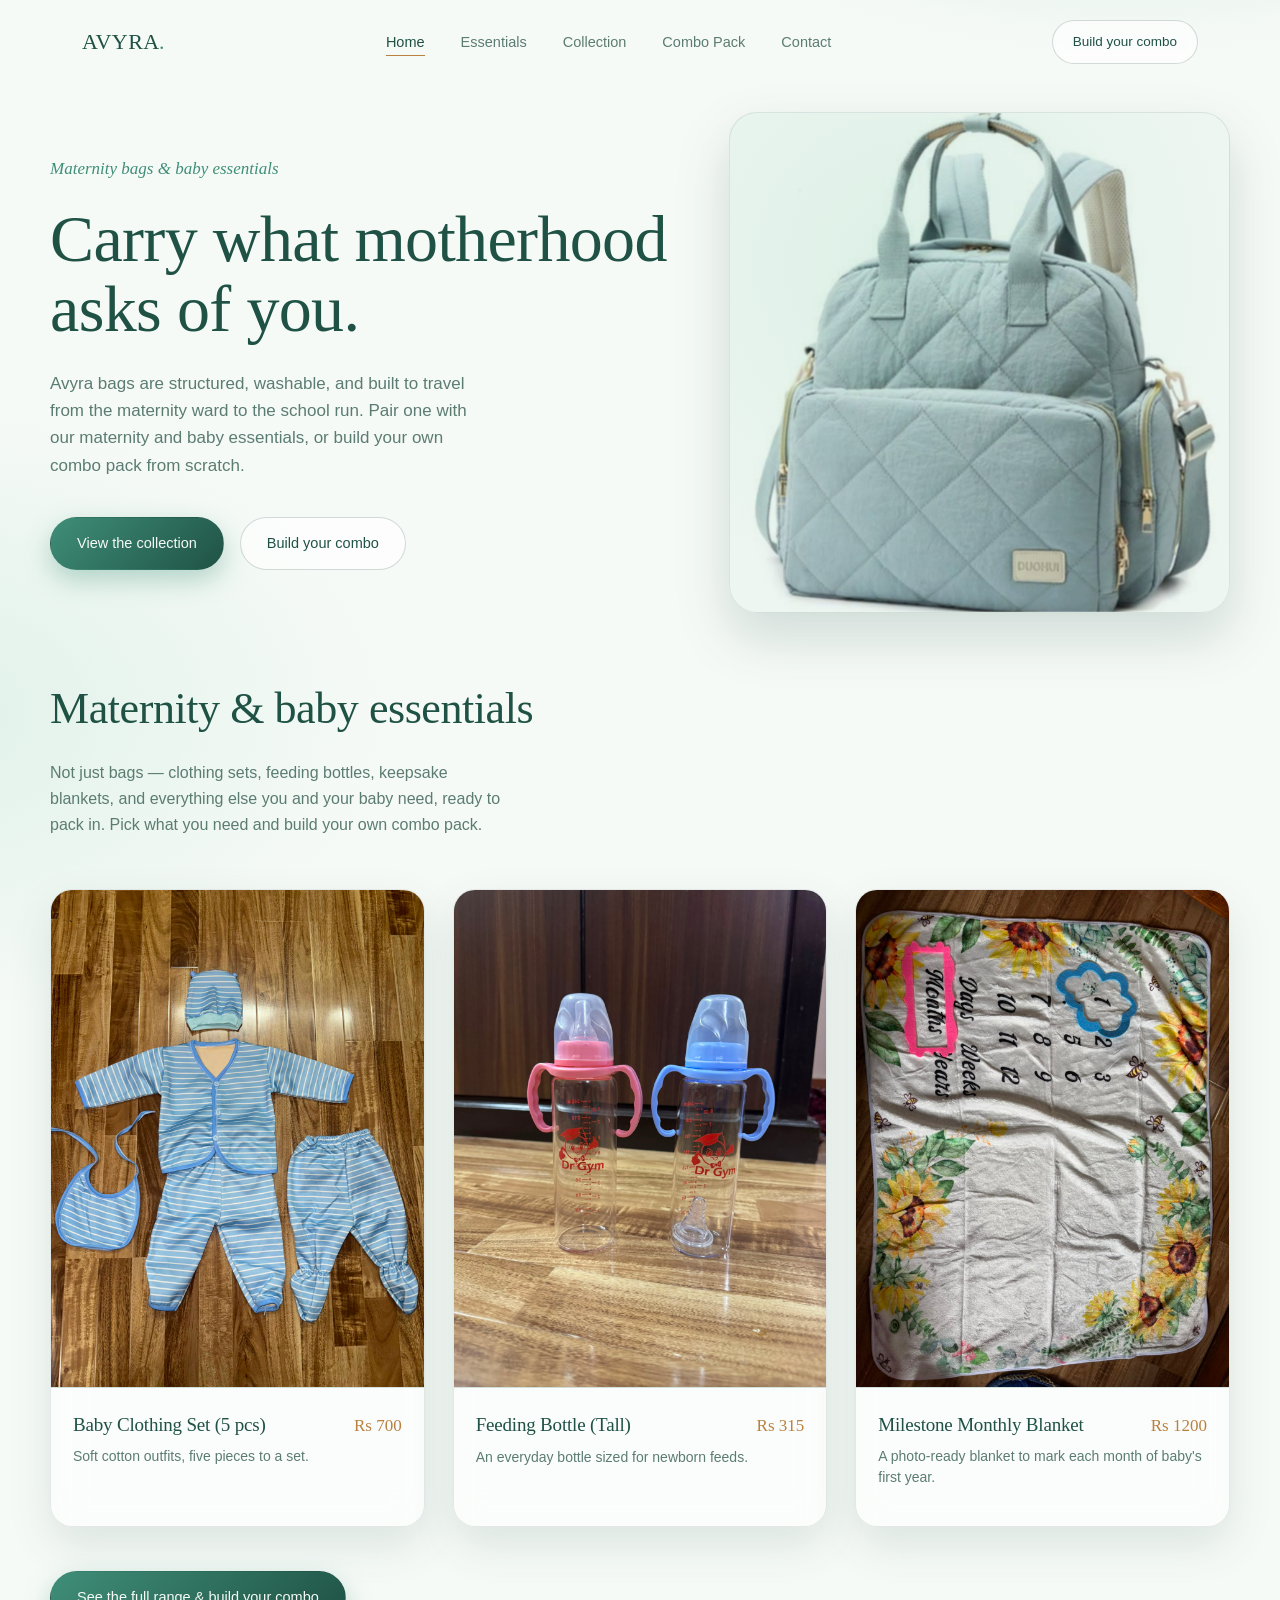
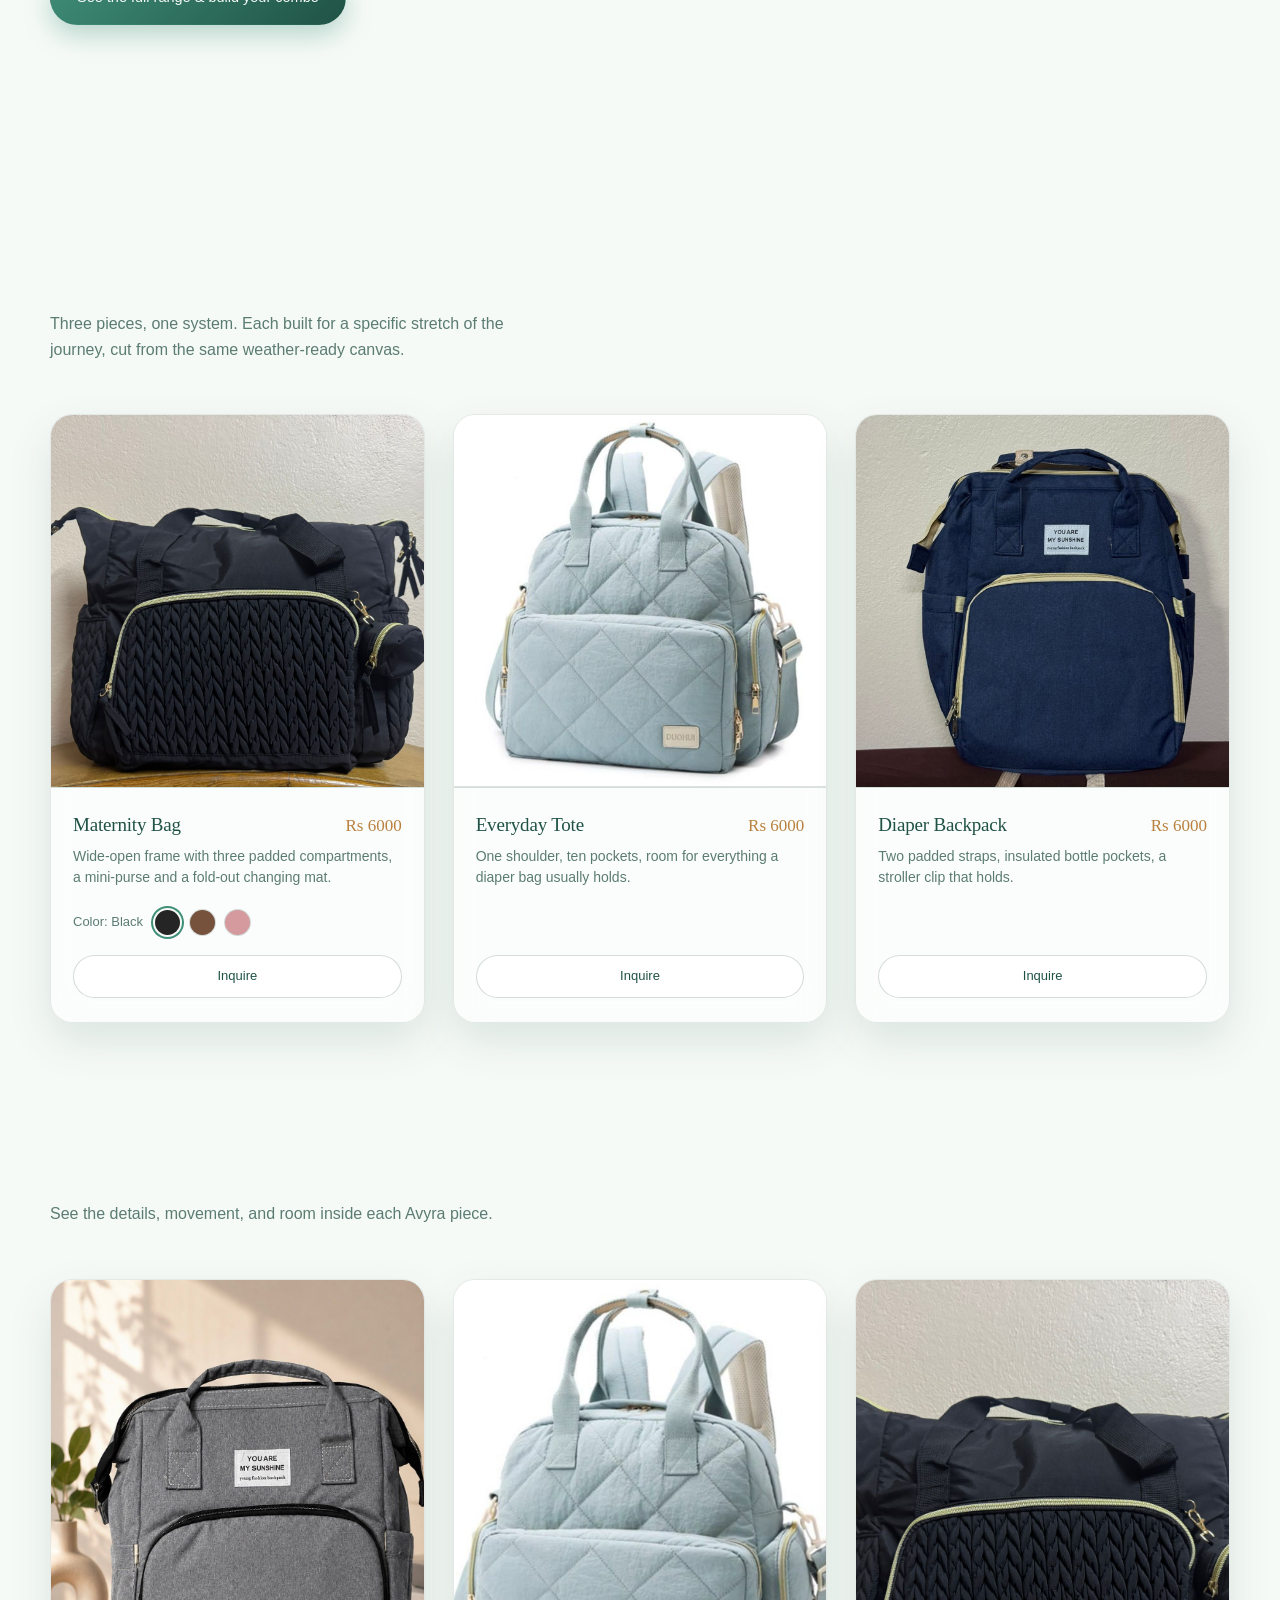
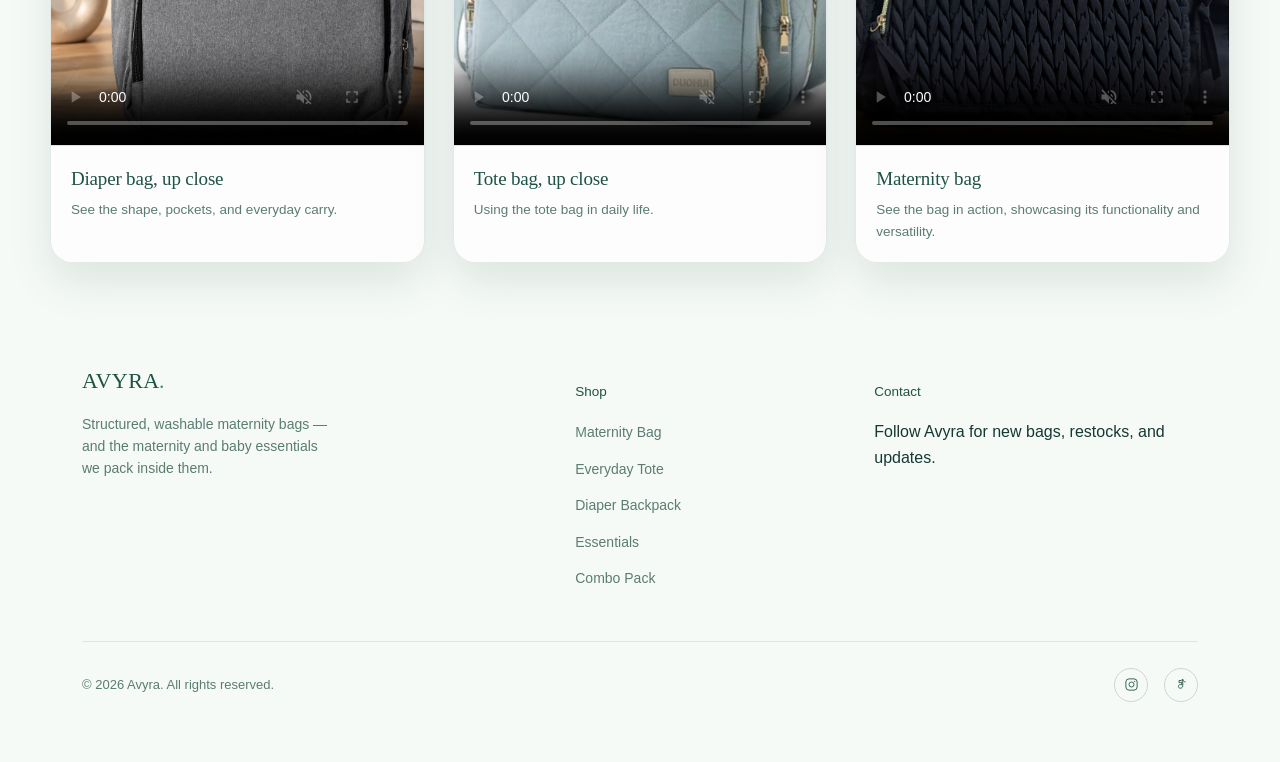
==== index.html @ a7ce3fc6 "Initial commit" ====
<!DOCTYPE html>
<html lang="en">
<head>
<meta charset="UTF-8">
<meta name="viewport" content="width=device-width, initial-scale=1.0">
<meta http-equiv="Content-Security-Policy" content="default-src 'self'; base-uri 'self'; object-src 'none'; frame-ancestors 'none'; form-action 'self'; img-src 'self'; style-src 'self' https://fonts.googleapis.com 'nonce-avyra-inline'; font-src https://fonts.gstatic.com; script-src 'self' 'nonce-avyra-inline'; connect-src 'none'; upgrade-insecure-requests">
<meta name="referrer" content="strict-origin-when-cross-origin">
<meta http-equiv="Permissions-Policy" content="camera=(), microphone=(), geolocation=(), payment=(), usb=()">
<title>Avyra — Maternity Bags & Baby Essentials</title>
<meta name="description" content="Avyra makes structured maternity bags and curates the maternity and baby essentials to go inside them — nursing wear, feeding, care kits, and more. Build your own combo pack, customized by you.">
<link rel="preconnect" href="https://fonts.googleapis.com">
<link rel="preconnect" href="https://fonts.gstatic.com" crossorigin>
<link href="https://fonts.googleapis.com/css2?family=Fraunces:ital,opsz,wght@0,9..144,300;0,9..144,400;0,9..144,500;0,9..144,600;1,9..144,400;1,9..144,500&family=Inter:wght@400;500;600&display=swap" rel="stylesheet">
<link rel="stylesheet" href="styles.css">
</head>
<body>

<header class="nav" id="siteNav">
  <div class="nav-inner">
    <a href="index.html" class="logo">AVYRA<em>.</em></a>
    <nav>
      <ul class="nav-links">
        <li><a href="index.html" class="active">Home</a></li>
        <li><a href="index.html#essentials">Essentials</a></li>
        <li><a href="index.html#collection">Collection</a></li>
        <li><a href="combo.html">Combo Pack</a></li>
        <li><a href="index.html#contact">Contact</a></li>
      </ul>
    </nav>
    <a href="combo.html" class="nav-cta">Build your combo</a>
    <button class="burger" id="burgerBtn" aria-label="Open menu" aria-expanded="false"><span></span></button>
  </div>
</header>

<div class="mobile-menu" id="mobileMenu">
  <button class="mobile-close" id="mobileClose" aria-label="Close menu">✕</button>
  <a href="index.html">Home</a>
  <a href="index.html#essentials">Essentials</a>
  <a href="index.html#collection">Collection</a>
  <a href="combo.html">Combo Pack</a>
  <a href="index.html#contact">Contact</a>
</div>

<main id="top">

  <section class="hero wrap">
    <div>
      <p class="eyebrow-line">Maternity bags &amp; baby essentials</p>
      <h1 class="split-text">Carry what motherhood asks of you.</h1>
      <p class="hero-sub">Avyra bags are structured, washable, and built to travel from the maternity ward to the school run. Pair one with our maternity and baby essentials, or build your own combo pack from scratch.</p>
      <div class="hero-actions">
        <a href="#collection" class="btn btn-primary">View the collection</a>
        <a href="combo.html" class="btn btn-ghost">Build your combo</a>
      </div>
    </div>

    <div class="hero-art">
      <div class="hero-art-frame">
        <img src="images/tote.jpeg" alt="Avyra tote bag">
      </div>
    </div>
  </section>

  <section class="section-pad collection-section wrap" id="essentials">
    <div class="section-head">
      <h2 class="split-text">Maternity &amp; baby essentials</h2>
      <p>Not just bags — clothing sets, feeding bottles, keepsake blankets, and everything else you and your baby need, ready to pack in. Pick what you need and build your own combo pack.</p>
    </div>

    <div class="product-grid">

      <div class="product-card">
        <div class="product-image">
          <img src="images/28.5pcbaby-set.jpeg" alt="Baby Clothing Set">
        </div>
        <div class="product-body">
          <div class="product-top">
            <h3>Baby Clothing Set (5 pcs)</h3>
            <span class="product-price">Rs 700</span>
          </div>
          <p class="product-desc">Soft cotton outfits, five pieces to a set.</p>
        </div>
      </div>

      <div class="product-card">
        <div class="product-image">
          <img src="images/3.babybottlewithhandle-tall.jpeg" alt="Feeding Bottle">
        </div>
        <div class="product-body">
          <div class="product-top">
            <h3>Feeding Bottle (Tall)</h3>
            <span class="product-price">Rs 315</span>
          </div>
          <p class="product-desc">An everyday bottle sized for newborn feeds.</p>
        </div>
      </div>

      <div class="product-card">
        <div class="product-image">
          <img src="images/16.calendar-blanket.jpeg" alt="Milestone Monthly Blanket">
        </div>
        <div class="product-body">
          <div class="product-top">
            <h3>Milestone Monthly Blanket</h3>
            <span class="product-price">Rs 1200</span>
          </div>
          <p class="product-desc">A photo-ready blanket to mark each month of baby's first year.</p>
        </div>
      </div>

    </div>

    <div class="hero-actions essentials-cta">
      <a href="combo.html" class="btn btn-primary">See the full range &amp; build your combo</a>
    </div>
  </section>
  <section class="section-pad wrap" id="collection">
    <div class="section-head">
      <h2 class="split-text">The collection</h2>
      <p>Three pieces, one system. Each built for a specific stretch of the journey, cut from the same weather-ready canvas.</p>
    </div>

    <div class="product-grid">

      <div class="product-card">
        <div class="product-image">
          <img src="images/black-maternity.jpeg" alt="Maternity Bag">
        </div>
        <div class="product-body">
          <div class="product-top">
            <h3>Maternity Bag</h3>
            <span class="product-price">Rs 6000</span>
          </div>
          <p class="product-desc">Wide-open frame with three padded compartments, a mini-purse and a fold-out changing mat.</p>
          <div class="color-options" role="group" aria-label="Maternity Bag colors">
            <span class="color-label">Color: <span id="maternityColorName">Black</span></span>
            <button class="color-swatch swatch-black" type="button" data-color="Black" data-image="images/black-maternity.jpeg" aria-label="Black" aria-pressed="true" title="Black"></button>
            <button class="color-swatch swatch-brown" type="button" data-color="Brown" data-image="images/brown-maternity.jpeg" aria-label="Brown" aria-pressed="false" title="Brown"></button>
            <button class="color-swatch swatch-pink" type="button" data-color="Pink" data-image="images/pink-maternity.jpeg" aria-label="Pink" aria-pressed="false" title="Pink"></button>
          </div>
          <a href="https://www.instagram.com/avyra_maternitybagnepal/" target="_blank" rel="noopener noreferrer" class="btn btn-ghost btn-small">Inquire</a>
        </div>
      </div>

      <div class="product-card">
        <div class="product-image">
          <img src="images/tote.jpeg" alt="Everyday Tote">
        </div>
        <div class="product-body">
          <div class="product-top">
            <h3>Everyday Tote</h3>
            <span class="product-price">Rs 6000</span>
          </div>
          <p class="product-desc">One shoulder, ten pockets, room for everything a diaper bag usually holds.</p>
          <a href="https://www.instagram.com/avyra_maternitybagnepal/" target="_blank" rel="noopener noreferrer" class="btn btn-ghost btn-small">Inquire</a>
        </div>
      </div>

      <div class="product-card">
        <div class="product-image">
          <img src="images/blue-diaper.jpeg" alt="Diaper Backpack">
        </div>
        <div class="product-body">
          <div class="product-top">
            <h3>Diaper Backpack</h3>
            <span class="product-price">Rs 6000</span>
          </div>
          <p class="product-desc">Two padded straps, insulated bottle pockets, a stroller clip that holds.</p>
          <a href="https://www.instagram.com/avyra_maternitybagnepal/" target="_blank" rel="noopener noreferrer" class="btn btn-ghost btn-small">Inquire</a>
        </div>
      </div>
    </div>

    <div class="video-gallery" id="videos">
      <div class="section-head">
        <h2 class="split-text">Bag in motion</h2>
        <p>See the details, movement, and room inside each Avyra piece.</p>
      </div>
      <div class="video-grid">
        <article class="video-card">
          <video controls autoplay muted loop playsinline preload="auto" poster="images/cover.jpeg">
            <source src="videos/diaper-bag.mp4" type="video/mp4">
            Your browser does not support video playback.
          </video>
          <div class="video-caption">
            <h3>Diaper bag, up close</h3>
            <p>See the shape, pockets, and everyday carry.</p>
          </div>
        </article>
        <article class="video-card">
          <video controls autoplay muted loop playsinline preload="auto" poster="images/tote.jpeg">
            <source src="videos/everydaytotebag.mp4" type="video/mp4">
            Your browser does not support video playback.
          </video>
          <div class="video-caption">
            <h3>Tote bag, up close</h3>
            <p>Using the tote bag in daily life.</p>
          </div>
        </article>
        <article class="video-card">
          <video controls autoplay muted loop playsinline preload="auto" poster="images/black-maternity.jpeg">
            <source src="videos/maternity-bag.mp4" type="video/mp4">
            Your browser does not support video playback.
          </video>
          <div class="video-caption">
            <h3>Maternity bag</h3>
            <p>See the bag in action, showcasing its functionality and versatility.</p>
          </div>
        </article>
      </div>
    </div>
  </section>

</main>
<footer id="contact">
  <div class="wrap">
    <div class="foot-grid">
      <div class="foot-brand">
        <a href="#top" class="logo">AVYRA<em>.</em></a>
        <p>Structured, washable maternity bags — and the maternity and baby essentials we pack inside them.</p>
      </div>
      <div class="foot-col">
        <h4>Shop</h4>
        <ul>
          <li><a href="#collection">Maternity Bag</a></li>
          <li><a href="#collection">Everyday Tote</a></li>
          <li><a href="#collection">Diaper Backpack</a></li>
          <li><a href="#essentials">Essentials</a></li>
          <li><a href="combo.html">Combo Pack</a></li>
        </ul>
      </div>
      <div class="foot-col">
        <h4 class="contact-heading">Contact</h4>
        <p>Follow Avyra for new bags, restocks, and updates.</p>
      </div>
    </div>
 
    <div class="foot-bottom">
      <p>© 2026 Avyra. All rights reserved.</p>
      <div class="foot-social">
        <a href="https://www.instagram.com/avyra_maternitybagnepal/" target="_blank" rel="noopener noreferrer" aria-label="Instagram"><svg viewBox="0 0 24 24" fill="none"><rect x="3" y="3" width="18" height="18" rx="5" stroke="#1F5245" stroke-width="1.4"/><circle cx="12" cy="12" r="4" stroke="#1F5245" stroke-width="1.4"/><circle cx="17.2" cy="6.8" r="1" fill="#1F5245"/></svg></a>
        <a href="https://www.tiktok.com/@avyramaternitybag" target="_blank" rel="noopener noreferrer" aria-label="TikTok"><svg viewBox="0 0 24 24" fill="none"><path d="M14 4V14.2C14 16.3 12.3 18 10.2 18C8.4 18 7 16.7 7 15C7 13.3 8.4 12 10.2 12C11 12 11.7 12.3 12.3 12.7V8.2C10.8 8.9 9.4 9.2 8 9.1V5.6C10.2 6 12.3 5.3 14 4Z" stroke="#1F5245" stroke-width="1.4" stroke-linejoin="round"/><path d="M14 4C14.3 6.1 15.6 7.5 18 7.8" stroke="#1F5245" stroke-width="1.4" stroke-linecap="round"/></svg></a>
      </div>
    </div>
  </div>
</footer>

<script src="app.js"></script>
<script nonce="avyra-inline">
  const maternityImage = document.querySelector('.product-card:first-child .product-image img');
  const maternityColorName = document.getElementById('maternityColorName');
  document.querySelectorAll('.color-swatch').forEach(swatch => {
    swatch.addEventListener('click', () => {
      maternityImage.src = swatch.dataset.image;
      maternityImage.alt = `${swatch.dataset.color} Maternity Bag`;
      maternityColorName.textContent = swatch.dataset.color;
      document.querySelectorAll('.color-swatch').forEach(option => option.setAttribute('aria-pressed', String(option === swatch)));
    });
  });
</script>

</body>
</html>
---- styles.css ----
:root{
  --bg:#F6FAF7;
  --bg-soft:#EEF6F1;
  --card:rgba(255,255,255,0.62);
  --card-strong:rgba(255,255,255,0.82);
  --verdigris:#3F8E78;
  --verdigris-dark:#1F5245;
  --verdigris-mid:#5FA88F;
  --verdigris-light:#9CD1BC;
  --verdigris-pale:#DCF0E6;
  --brass:#B9803F;
  --brass-pale:#F1DFC1;
  --ink:#163832;
  --muted:#5B7C73;
  --line: rgba(22,56,50,0.10);
  --line-strong: rgba(22,56,50,0.18);
  --shadow-soft: 0 18px 44px rgba(31,82,69,0.12);
  --shadow-lift: 0 24px 54px rgba(31,82,69,0.18);
  --serif: "Fraunces", Georgia, serif;
  --sans: "Inter", -apple-system, BlinkMacSystemFont, "Segoe UI", sans-serif;
}

*{ box-sizing:border-box; }
html{ scroll-behavior:auto; }
@media (prefers-reduced-motion: reduce){
  html{ scroll-behavior:auto; }
  *{ animation-duration:0.01ms !important; animation-iteration-count:1 !important; transition-duration:0.01ms !important; }
}

body{
  margin:0;
  background:
    radial-gradient(1000px 620px at 88% -8%, rgba(156,209,188,0.55), transparent 60%),
    radial-gradient(900px 560px at -8% 18%, rgba(220,240,230,0.9), transparent 55%),
    radial-gradient(1100px 700px at 50% 115%, rgba(156,209,188,0.4), transparent 60%),
    var(--bg);
  color:var(--ink);
  font-family:var(--sans);
  font-size:16px;
  line-height:1.6;
  -webkit-font-smoothing:antialiased;
}

a{ color:inherit; text-decoration:none; }
img{ max-width:100%; display:block; }
section{ position:relative; z-index:1; }

h1,h2,h3{ font-family:var(--serif); font-weight:500; margin:0; color:var(--verdigris-dark); letter-spacing:-0.01em; }
p{ margin:0; }

:focus-visible{ outline:2px solid var(--brass); outline-offset:3px; border-radius:2px; }

.wrap{ max-width:1180px; margin:0 auto; padding:0 32px; }
@media (max-width:640px){ .wrap{ padding:0 22px; } }

/* ---------- nav ---------- */
header.nav{
  position:fixed; top:0; left:0; right:0; z-index:50;
  border-bottom:1px solid transparent;
  transition:background 0.4s ease, border-color 0.4s ease;
}
header.nav.scrolled{
  background:rgba(246,250,247,0.72);
  backdrop-filter:blur(18px) saturate(140%);
  -webkit-backdrop-filter:blur(18px) saturate(140%);
  border-bottom:1px solid var(--line);
}
.nav-inner{
  max-width:1180px; margin:0 auto; padding:20px 32px;
  display:flex; align-items:center; justify-content:space-between;
}
.logo{ font-family:var(--serif); font-size:22px; letter-spacing:0.02em; color:var(--verdigris-dark); }
.logo em{ font-style:italic; color:var(--verdigris); }
.nav-links{ display:flex; gap:36px; list-style:none; margin:0; padding:0; }
.nav-links a{
  font-size:14.5px; color:var(--muted); position:relative; padding:4px 0;
  transition:color 0.25s ease;
}
.nav-links a.active{ color:var(--verdigris-dark); }
.nav-links a::after{
  content:""; position:absolute; left:0; right:0; bottom:-2px; height:1px;
  background:var(--brass); transform:scaleX(0); transform-origin:left;
  transition:transform 0.3s ease;
}
.nav-links a:hover, .nav-links a:focus-visible{ color:var(--verdigris-dark); }
.nav-links a:hover::after, .nav-links a:focus-visible::after, .nav-links a.active::after{ transform:scaleX(1); }

.nav-cta{
  font-size:13.5px; padding:10px 20px; border-radius:999px;
  border:1px solid var(--line-strong); color:var(--verdigris-dark);
  background:var(--card); backdrop-filter:blur(6px);
  transition:background 0.25s ease, border-color 0.25s ease;
}
.nav-cta:hover{ background:var(--card-strong); border-color:var(--verdigris-mid); }

.burger{ display:none; width:38px; height:38px; border-radius:50%; border:1px solid var(--line-strong); background:var(--card); position:relative; }
.burger span, .burger span::before, .burger span::after{
  content:""; position:absolute; left:10px; right:10px; height:1px; background:var(--verdigris-dark);
}
.burger span{ top:18px; }
.burger span::before{ top:-6px; }
.burger span::after{ top:6px; }

.mobile-menu{
  display:none; position:fixed; inset:0; z-index:60;
  background:rgba(246,250,247,0.97); backdrop-filter:blur(14px);
  flex-direction:column; align-items:center; justify-content:center; gap:28px;
}
.mobile-menu.open{ display:flex; }
.mobile-menu a{ font-family:var(--serif); font-size:26px; color:var(--verdigris-dark); }
.mobile-close{ position:absolute; top:24px; right:28px; width:38px; height:38px; border-radius:50%; border:1px solid var(--line-strong); background:transparent; color:var(--verdigris-dark); font-size:18px; }

@media (max-width:860px){
  .nav-links, .nav-cta{ display:none; }
  .burger{ display:block; }
}

/* ---------- hero ---------- */
.hero{
  padding:112px 0 5px;
  display:grid; grid-template-columns:1.05fr 0.85fr; gap:60px; align-items:center;
}
.eyebrow-line{
  font-family:var(--serif); font-style:italic; font-size:17px; color:var(--verdigris);
  margin-bottom:22px; opacity:0; animation:rise 0.8s ease forwards;
}
.hero h1{
  font-size:clamp(40px, 5.4vw, 66px); line-height:1.06; color:var(--verdigris-dark);
  opacity:0; animation:rise 0.9s ease 0.12s forwards;
}
.hero-sub{
  margin-top:26px; max-width:46ch; font-size:17px; color:var(--muted);
  opacity:0; animation:rise 0.9s ease 0.26s forwards;
}
.hero-actions{ margin-top:38px; display:flex; gap:16px; flex-wrap:wrap; opacity:0; animation:rise 0.9s ease 0.4s forwards; }

@keyframes rise{ from{ opacity:0; transform:translateY(16px);} to{ opacity:1; transform:translateY(0);} }

.btn{
  display:inline-flex; align-items:center; gap:10px; padding:14px 26px; border-radius:999px;
  font-size:14.5px; font-weight:500; border:1px solid transparent; cursor:pointer;
  font-family:var(--sans);
}
.btn-primary{
  background:linear-gradient(135deg, var(--verdigris), var(--verdigris-dark));
  color:#F6FAF7; box-shadow:0 10px 26px rgba(63,142,120,0.35);
  transition:transform 0.25s ease, box-shadow 0.25s ease;
}
.btn-primary:hover{ transform:translateY(-2px); box-shadow:0 14px 30px rgba(63,142,120,0.42); }
.btn-ghost{
  background:var(--card); border-color:var(--line-strong); color:var(--verdigris-dark);
  backdrop-filter:blur(6px);
  transition:background 0.25s ease, border-color 0.25s ease;
}
.btn-ghost:hover{ background:var(--card-strong); border-color:var(--verdigris-mid); }

.btn-small{ padding:10px 18px; font-size:13px; width:100%; justify-content:center; }
.btn[disabled]{ opacity:0.5; cursor:not-allowed; pointer-events:none; }

.hero-art{
  position:relative;
  opacity:0; animation:rise 1s ease 0.2s forwards;
}
.hero-art-frame{
  position:relative;
  isolation:isolate;
  aspect-ratio:1/1;
  border-radius:28px;
  overflow:hidden;
  border:1px solid var(--line);
  background:radial-gradient(circle at 35% 30%, var(--verdigris-pale), var(--bg-soft) 70%);
  box-shadow:var(--shadow-lift);
}
.hero-art-frame img{
  width:100%; height:100%; object-fit:cover;
  mix-blend-mode:multiply;
}

@media (max-width:940px){
  .hero{ grid-template-columns:1fr; padding-top:104px; text-align:left; }
  .hero-art{ order:-1; margin-bottom:10px; }
  .hero-art-frame{ aspect-ratio:16/10; }
}

/* ---------- section heads ---------- */
.section-head{ max-width:640px; margin-bottom:52px; }
.section-head h2{ font-size:clamp(30px, 3.6vw, 44px); }
.section-head p{ margin-top:16px; color:var(--muted); font-size:16px; max-width:52ch; }
.section-pad{ padding:100px 0; }
.collection-section{ padding-top:56px; }

/* ---------- simple page intro (used on combo.html) ---------- */
.page-intro{ padding:150px 0 10px; }
@media (max-width:940px){ .page-intro{ padding-top:130px; } }
.page-intro .eyebrow-line{ margin-bottom:18px; }
.page-intro h1{ font-size:clamp(34px, 4.6vw, 54px); line-height:1.1; }
.page-intro p{ margin-top:20px; max-width:58ch; color:var(--muted); font-size:16.5px; }
.page-intro .hero-actions{ margin-top:30px; }

/* ---------- video gallery ---------- */
.video-gallery{ margin-top:92px; }
.video-grid{ display:grid; grid-template-columns:repeat(3, 1fr); gap:28px; }
.video-card{
  overflow:hidden; border:1px solid var(--line); border-radius:22px;
  background:var(--card); box-shadow:var(--shadow-soft);
}
.video-card video, .video-placeholder{
  display:block; width:100%; aspect-ratio:4/5; object-fit:cover;
  background:var(--bg-soft);
}
.video-card video{ border-bottom:1px solid var(--line); }
.video-placeholder{
  display:flex; flex-direction:column; align-items:center; justify-content:center;
  gap:8px; padding:24px; border:0; border-bottom:1px dashed var(--line-strong);
  color:var(--muted); text-align:center;
}
.video-placeholder strong{ font-family:var(--serif); font-size:20px; font-weight:500; color:var(--verdigris-dark); }
.video-placeholder span{ font-size:13px; }
.video-plus{ font-size:28px; line-height:1; color:var(--brass); }
.video-caption{ padding:18px 20px 20px; }
.video-caption h3{ font-size:19px; }
.video-caption p{ margin-top:5px; color:var(--muted); font-size:13.5px; }
@media (max-width:940px){ .video-grid{ grid-template-columns:repeat(2, 1fr); } }
@media (max-width:600px){ .video-grid{ grid-template-columns:1fr; } }

/* ---------- product grid (bags + essentials teaser) ---------- */
.product-grid{
  display:grid; grid-template-columns:repeat(3, 1fr); gap:28px;
}
@media (max-width:940px){ .product-grid{ grid-template-columns:repeat(2, 1fr); } }
@media (max-width:600px){ .product-grid{ grid-template-columns:1fr; } }

.product-card{
  border:1px solid var(--line); border-radius:22px; overflow:hidden;
  background:var(--card); backdrop-filter:blur(16px) saturate(140%);
  -webkit-backdrop-filter:blur(16px) saturate(140%);
  box-shadow:var(--shadow-soft);
  display:flex; flex-direction:column;
  transition:transform 0.3s ease, box-shadow 0.3s ease;
}
.product-card:hover{ transform:translateY(-5px); box-shadow:var(--shadow-lift); }

.product-image{
  position:relative; aspect-ratio:1/1;
  background:radial-gradient(circle at 32% 28%, var(--verdigris-pale), var(--bg-soft) 72%);
  border-bottom:1px solid var(--line);
}
.product-image img{
  width:100%; height:100%; object-fit:cover;
}

.product-body{ padding:22px 22px 24px; display:flex; flex-direction:column; gap:6px; flex:1; }
.product-top{ display:flex; align-items:baseline; justify-content:space-between; gap:10px; }
.product-top h3{ font-size:19px; }
.product-price{ font-family:var(--serif); font-size:17px; color:var(--brass); white-space:nowrap; }
.product-desc{ color:var(--muted); font-size:14px; line-height:1.5; margin-bottom:14px; }
.color-options{ display:flex; align-items:center; gap:10px; margin:2px 0 14px; }
.color-label{ color:var(--muted); font-size:13px; margin-right:2px; }
.color-swatch{
  width:25px; height:25px; padding:0; border:2px solid transparent; border-radius:50%;
  cursor:pointer; box-shadow:0 0 0 1px var(--line-strong); transition:transform 0.2s ease, box-shadow 0.2s ease;
}
.color-swatch:hover{ transform:scale(1.1); }
.color-swatch[aria-pressed="true"]{ box-shadow:0 0 0 2px var(--bg), 0 0 0 4px var(--verdigris); }
.color-swatch:focus-visible{ outline:2px solid var(--brass); outline-offset:3px; }
.swatch-black{ background:#252525; }
.swatch-brown{ background:#76513B; }
.swatch-pink{ background:#D59A9E; }
.product-body .btn{ margin-top:auto; }

/* ---------- footer ---------- */
footer{ padding:0 0 60px; }
.newsletter{
  border:1px solid var(--line); border-radius:24px;
  background:linear-gradient(135deg, rgba(156,209,188,0.4), rgba(255,255,255,0.5));
  backdrop-filter:blur(16px);
  padding:52px 48px; display:flex; align-items:center; justify-content:space-between; gap:40px;
  margin-bottom:76px;
}
.newsletter h2{ font-size:27px; max-width:14ch; }
.newsletter p{ margin-top:10px; color:var(--muted); font-size:14.5px; }
.newsletter-form{ display:flex; gap:10px; flex:0 0 auto; }
.newsletter-form input{
  background:rgba(255,255,255,0.7); border:1px solid var(--line-strong); border-radius:999px;
  padding:13px 20px; color:var(--ink); font-family:var(--sans); font-size:14px; width:230px;
}
.newsletter-form input::placeholder{ color:var(--muted); }

@media (max-width:760px){
  .newsletter{ flex-direction:column; align-items:flex-start; padding:36px 26px; }
  .newsletter-form{ width:100%; }
  .newsletter-form input{ width:100%; }
}

.foot-grid{ display:grid; grid-template-columns:1.4fr 0.8fr 1fr; gap:40px; padding-bottom:50px; border-bottom:1px solid var(--line); }
.foot-brand .logo{ margin-bottom:14px; display:block; }
.foot-brand p{ color:var(--muted); font-size:14px; max-width:32ch; }
.foot-col h4{ font-family:var(--sans); font-weight:500; font-size:13.5px; color:var(--verdigris-dark); margin-bottom:16px; }
.foot-col ul{ list-style:none; margin:0; padding:0; display:flex; flex-direction:column; gap:11px; }
.foot-col a{ font-size:14px; color:var(--muted); transition:color 0.2s ease; }
.foot-col a:hover{ color:var(--verdigris-dark); }

@media (max-width:760px){ .foot-grid{ grid-template-columns:1fr 1fr; row-gap:36px; } }

.foot-bottom{ padding-top:26px; display:flex; justify-content:space-between; align-items:center; flex-wrap:wrap; gap:14px; }
.foot-bottom p{ font-size:13px; color:var(--muted); }
.foot-social{ display:flex; gap:16px; }
.foot-social a{ width:34px; height:34px; border-radius:50%; border:1px solid var(--line-strong); display:flex; align-items:center; justify-content:center; }
.foot-social svg{ width:15px; height:15px; }
#contact{ scroll-margin-top:24px; }
.contact-heading{ font-family:var(--serif); font-size:27px; color:var(--verdigris-dark); margin-bottom:10px; }

/* ---------- scroll letter reveal ---------- */
.split-text .word{ display:inline-block; white-space:nowrap; }
.split-text .letter{
  display:inline-block;
  opacity:0;
  transform:translateY(0.6em) rotate(6deg);
  filter:blur(3px);
  transition:opacity 0.6s cubic-bezier(.22,1,.36,1), transform 0.6s cubic-bezier(.22,1,.36,1), filter 0.6s ease;
  transition-delay:var(--d, 0s);
}
.split-text.in-view .letter{
  opacity:1;
  transform:translateY(0) rotate(0deg);
  filter:blur(0);
}
@media (prefers-reduced-motion: reduce){
  .split-text .letter{ opacity:1; transform:none; filter:none; transition:none; }
}

.hero-art-frame img{ will-change:transform; }

/* =====================================================
   COMBO PACK BUILDER (combo.html)
   ===================================================== */

.combo-section{ padding-top:20px; }
.section-head--tight{ margin-bottom:0; }
.section-head--gap{ margin-bottom:26px; }
.combo-bar-actions .btn{ width:auto; }
.combo-bar-details-inner .btn{ width:auto; margin-top:10px; }
.essentials-cta{ margin-top:44px; }

/* step labels */
.step-label{
  display:inline-flex; align-items:center; gap:10px;
  font-size:13px; color:var(--verdigris); font-weight:600; letter-spacing:0.02em;
  margin-bottom:10px;
}
.step-label .step-num{
  width:22px; height:22px; border-radius:50%; background:var(--verdigris-pale);
  color:var(--verdigris-dark); display:flex; align-items:center; justify-content:center;
  font-family:var(--serif); font-size:12.5px;
}

/* bag choice cards */
.bag-select-grid{ display:grid; grid-template-columns:repeat(3, 1fr); gap:20px; margin-top:22px; }
@media (max-width:760px){ .bag-select-grid{ grid-template-columns:1fr; } }

.bag-option{ position:relative; display:block; cursor:pointer; }
.bag-option input{ position:absolute; opacity:0; width:1px; height:1px; }
.bag-option-card{
  border:1px solid var(--line); border-radius:20px; overflow:hidden;
  background:var(--card); backdrop-filter:blur(14px);
  transition:border-color 0.2s ease, box-shadow 0.2s ease, transform 0.2s ease;
}
.bag-option input:checked + .bag-option-card{
  border-color:var(--verdigris); box-shadow:0 0 0 3px var(--verdigris-pale), var(--shadow-soft);
}
.bag-option:hover .bag-option-card{ transform:translateY(-3px); }
.bag-option input:focus-visible + .bag-option-card{ outline:2px solid var(--brass); outline-offset:3px; }
.bag-option-image{
  aspect-ratio:5/4; background:radial-gradient(circle at 32% 28%, var(--verdigris-pale), var(--bg-soft) 72%);
  border-bottom:1px solid var(--line);
}
.bag-option-image img{ width:100%; height:100%; object-fit:cover; }
.bag-option-body{ padding:16px 18px 18px; }
.bag-option-body h3{ font-size:17px; }
.bag-option-body .product-price{ display:block; margin-top:4px; }
.bag-option-check{
  position:absolute; top:14px; right:14px; width:24px; height:24px; border-radius:50%;
  background:rgba(255,255,255,0.85); border:1px solid var(--line-strong);
  display:flex; align-items:center; justify-content:center; font-size:13px; color:transparent;
  transition:background 0.2s ease, color 0.2s ease;
}
.bag-option input:checked ~ .bag-option-check{ background:var(--verdigris); color:#fff; }

/* signature combo card (legacy single-card layout, kept for compatibility) */
.signature-card{
  border:1px solid var(--line); border-radius:24px;
  background:linear-gradient(135deg, rgba(156,209,188,0.35), rgba(255,255,255,0.55));
  backdrop-filter:blur(16px);
  padding:36px; box-shadow:var(--shadow-soft);
  display:grid; grid-template-columns:1.1fr 0.9fr; gap:36px; align-items:center;
}
@media (max-width:860px){ .signature-card{ grid-template-columns:1fr; padding:28px; } }
.signature-card h3{ font-size:24px; }
.signature-card > div > p.signature-tagline{ margin-top:8px; color:var(--muted); font-size:14.5px; }
.signature-list{ list-style:none; margin:20px 0 0; padding:0; display:flex; flex-direction:column; gap:9px; }
.signature-list li{
  display:flex; justify-content:space-between; gap:12px; font-size:14px; color:var(--ink);
  padding-bottom:9px; border-bottom:1px dotted var(--line-strong);
}
.signature-list li span:last-child{ color:var(--muted); white-space:nowrap; }
.signature-total{
  display:flex; justify-content:space-between; margin-top:16px; padding-top:14px;
  border-top:1px solid var(--line-strong); font-family:var(--serif); font-size:19px; color:var(--verdigris-dark);
}
.signature-panel{
  border:1px solid var(--line); border-radius:18px; overflow:hidden; background:var(--card-strong);
}
.signature-panel img{ width:100%; aspect-ratio:1/1; object-fit:cover; }
.signature-card .btn{ margin-top:22px; }

/* two-up preset combo cards */
.combo-preset-grid{ display:grid; grid-template-columns:repeat(2, 1fr); gap:28px; }
@media (max-width:860px){ .combo-preset-grid{ grid-template-columns:1fr; } }

.combo-preset-card{
  border:1px solid var(--line); border-radius:22px; overflow:hidden;
  background:var(--card); backdrop-filter:blur(16px) saturate(140%);
  -webkit-backdrop-filter:blur(16px) saturate(140%);
  box-shadow:var(--shadow-soft);
  display:flex; flex-direction:column;
  transition:transform 0.3s ease, box-shadow 0.3s ease;
}
.combo-preset-card:hover{ transform:translateY(-4px); box-shadow:var(--shadow-lift); }
.combo-preset-image{
  aspect-ratio:16/10;
  background:radial-gradient(circle at 32% 28%, var(--verdigris-pale), var(--bg-soft) 72%);
  border-bottom:1px solid var(--line);
}
.combo-preset-image img{ width:100%; height:100%; object-fit:cover; }
.combo-preset-body{ padding:28px; display:flex; flex-direction:column; }
.combo-preset-body h3{ font-size:22px; }
.combo-preset-body .btn{ margin-top:22px; align-self:flex-start; }

/* build-your-own banner */
.build-own-banner{
  margin-top:28px; border:1px dashed var(--line-strong); border-radius:20px;
  padding:28px 32px; display:flex; align-items:center; justify-content:space-between;
  gap:24px; flex-wrap:wrap; background:var(--card);
}
.build-own-banner h3{ font-size:19px; }
.build-own-banner p{ margin-top:6px; color:var(--muted); font-size:14px; max-width:52ch; }

/* category groups */
.combo-categories{ margin-top:52px; display:flex; flex-direction:column; gap:44px; }
.combo-category h3{
  font-size:21px; padding-bottom:14px; margin-bottom:18px; border-bottom:1px solid var(--line);
}
.combo-item-grid{ display:grid; grid-template-columns:repeat(2, 1fr); gap:16px; }
@media (max-width:760px){ .combo-item-grid{ grid-template-columns:1fr; } }

.combo-item{
  display:flex; gap:14px; align-items:center;
  border:1px solid var(--line); border-radius:16px; padding:12px;
  background:var(--card); backdrop-filter:blur(10px);
  transition:border-color 0.2s ease, box-shadow 0.2s ease;
}
.combo-item.is-active{ border-color:var(--verdigris-mid); box-shadow:0 0 0 3px var(--verdigris-pale); }
.combo-item-image{
  flex:0 0 auto; width:64px; height:64px; border-radius:12px; overflow:hidden;
  background:radial-gradient(circle at 32% 28%, var(--verdigris-pale), var(--bg-soft) 72%);
  border:1px solid var(--line);
}
.combo-item-image img{ width:100%; height:100%; object-fit:cover; }
.combo-item-info{ flex:1 1 auto; min-width:0; }
.combo-item-info h4{ font-family:var(--serif); font-weight:500; font-size:15.5px; color:var(--verdigris-dark); margin:0; }
.combo-item-info .combo-item-note{ font-size:12px; color:var(--muted); margin-top:2px; }
.combo-item-info .combo-item-price{ font-family:var(--serif); font-size:14px; color:var(--brass); margin-top:4px; }

.qty-stepper{ flex:0 0 auto; display:flex; align-items:center; gap:8px; }
.qty-btn{
  width:28px; height:28px; border-radius:50%; border:1px solid var(--line-strong);
  background:var(--card-strong); color:var(--verdigris-dark); font-size:15px; line-height:1;
  display:flex; align-items:center; justify-content:center; cursor:pointer;
  transition:background 0.2s ease, transform 0.15s ease;
}
.qty-btn:hover{ background:var(--verdigris-pale); }
.qty-btn:active{ transform:scale(0.92); }
.qty-value{ min-width:16px; text-align:center; font-size:14px; font-variant-numeric:tabular-nums; }

/* sticky summary bar */
.combo-bar{
  position:fixed; left:0; right:0; bottom:0; z-index:55;
  background:rgba(246,250,247,0.88); backdrop-filter:blur(18px) saturate(140%);
  -webkit-backdrop-filter:blur(18px) saturate(140%);
  border-top:1px solid var(--line-strong);
  box-shadow:0 -18px 40px rgba(31,82,69,0.14);
  transform:translateY(100%);
  transition:transform 0.4s cubic-bezier(.22,1,.36,1);
}
.combo-bar.is-visible{ transform:translateY(0); }

/* minimize / maximize arrow (top-right) */
.combo-bar-collapse{
  position:absolute; top:-18px; right:26px; z-index:2;
  width:34px; height:34px; border-radius:50%;
  display:flex; align-items:center; justify-content:center;
  background:var(--verdigris-dark); color:#F6FAF7;
  border:1px solid var(--line-strong);
  box-shadow:0 8px 18px rgba(31,82,69,0.28);
  cursor:pointer; padding:0;
  transition:background 0.2s ease, transform 0.35s cubic-bezier(.22,1,.36,1);
}
.combo-bar-collapse:hover{ background:var(--verdigris); }
.combo-bar-collapse svg{ display:block; transition:transform 0.35s cubic-bezier(.22,1,.36,1); }

/* collapsed: hide the summary + details, leaving only the arrow */
.combo-bar.is-minimized{
  background:transparent; border-top:none; box-shadow:none;
  backdrop-filter:none; -webkit-backdrop-filter:none;
}
.combo-bar.is-minimized .combo-bar-summary{ display:none; }
.combo-bar.is-minimized .combo-bar-details{ display:none; }
.combo-bar.is-minimized .combo-bar-collapse{ top:auto; bottom:18px; }
.combo-bar.is-minimized .combo-bar-collapse svg{ transform:rotate(180deg); }

.combo-bar-summary{
  max-width:1180px; margin:0 auto; padding:10px 32px;
  display:flex; align-items:center; justify-content:space-between; gap:20px;
}
@media (max-width:640px){ .combo-bar-summary{ padding:9px 18px; } .combo-bar-collapse{ right:16px; } }
.combo-bar-count{ font-size:13px; color:var(--muted); }
.combo-bar-total{ font-family:var(--serif); font-size:19px; color:var(--verdigris-dark); }
.combo-bar-actions{ display:flex; align-items:center; gap:10px; }
.combo-bar-toggle{
  font-size:13px; color:var(--verdigris-dark); background:none; border:none; cursor:pointer;
  text-decoration:underline; text-underline-offset:3px; padding:6px;
}

.combo-bar-details{
  max-height:0; overflow:hidden; transition:max-height 0.4s ease;
  border-top:1px solid var(--line);
}
.combo-bar.details-open .combo-bar-details{ max-height:40vh; overflow-y:auto; }
.combo-bar-details-inner{ max-width:1180px; margin:0 auto; padding:18px 32px; }
@media (max-width:640px){ .combo-bar-details-inner{ padding:16px 18px; } }
.combo-bar-line{
  display:flex; justify-content:space-between; gap:10px; font-size:13.5px;
  padding:8px 0; border-bottom:1px dotted var(--line-strong);
}
.combo-bar-line span:last-child{ color:var(--muted); white-space:nowrap; }
.combo-bar-empty{ font-size:13.5px; color:var(--muted); padding:8px 0; }
.combo-bar-clear{
  font-size:12.5px; color:var(--muted); background:none; border:none; cursor:pointer;
  text-decoration:underline; text-underline-offset:3px; margin-top:8px; padding:4px 0;
}

.combo-spacer{ height:110px; }

.copy-toast{
  position:fixed; bottom:96px; left:50%; transform:translate(-50%, 8px);
  background:var(--verdigris-dark); color:#F6FAF7; font-size:13px;
  padding:10px 18px; border-radius:999px; opacity:0; pointer-events:none;
  transition:opacity 0.25s ease, transform 0.25s ease; z-index:56;
}
.copy-toast.is-visible{ opacity:1; transform:translate(-50%, 0); }

@media (max-width:480px){
  .hero{ padding-top:92px; padding-bottom:40px; }
  .collection-section{ padding-top:40px; }
  .video-gallery{ margin-top:72px; }
  .hero-actions{ width:100%; }
  .hero-actions .btn{ flex:1 1 100%; justify-content:center; }
  .section-pad{ padding:72px 0; }
  .nav-inner{ padding:16px 22px; }
  .newsletter h2{ max-width:none; }
  .foot-grid{ grid-template-columns:1fr; }
  .combo-bar-total{ font-size:18px; }
}
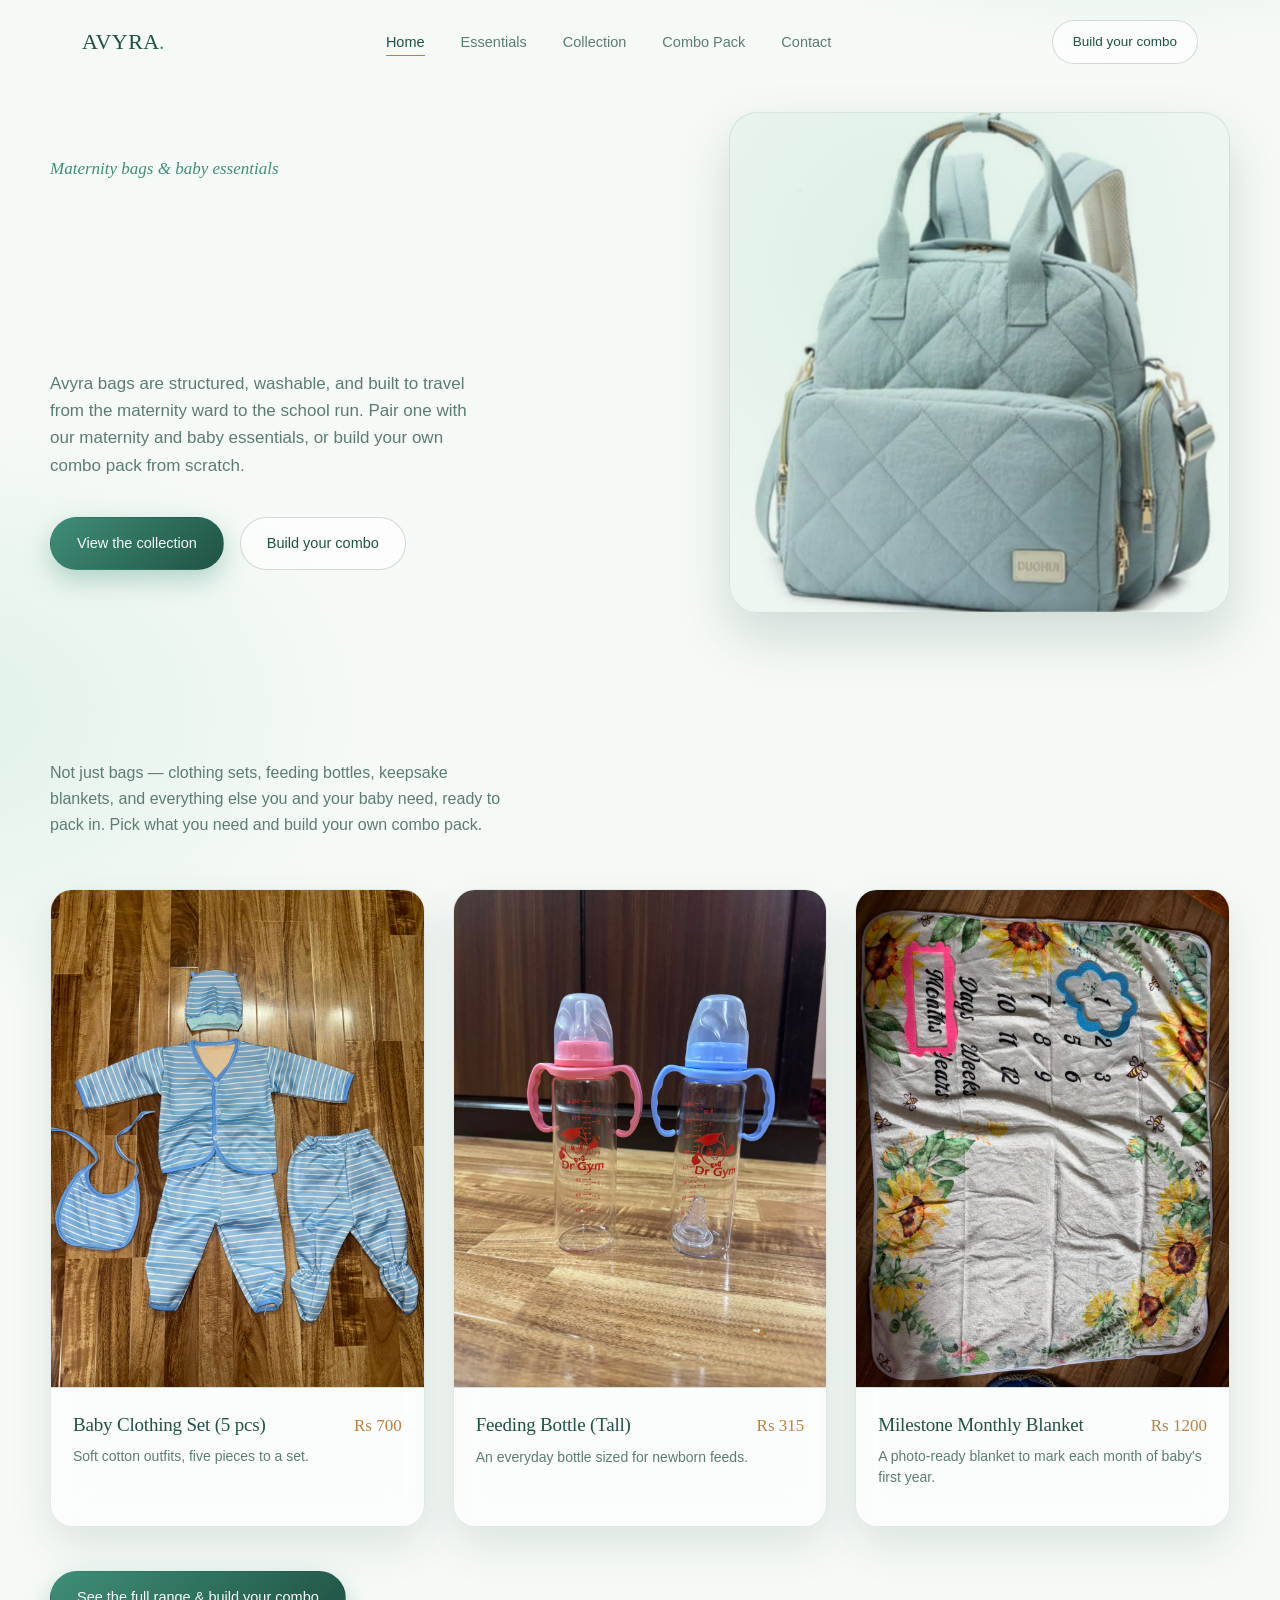
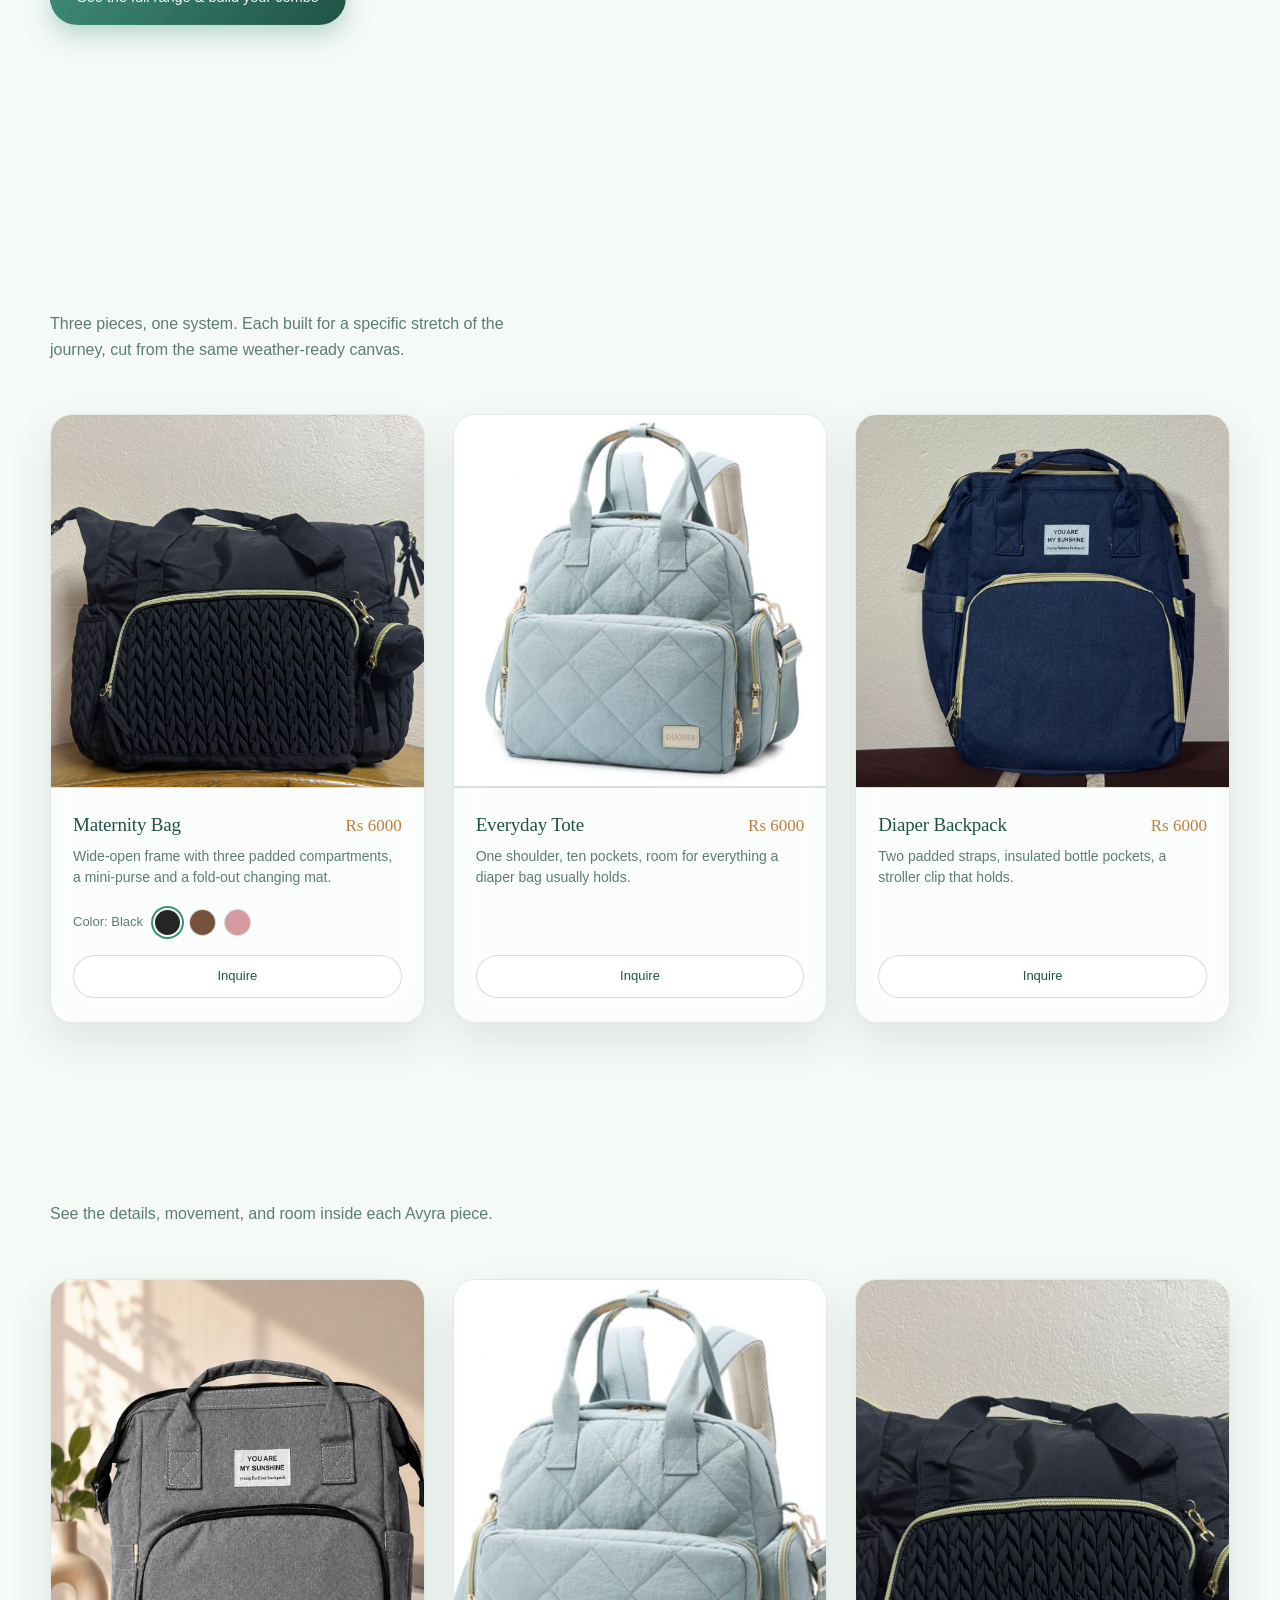
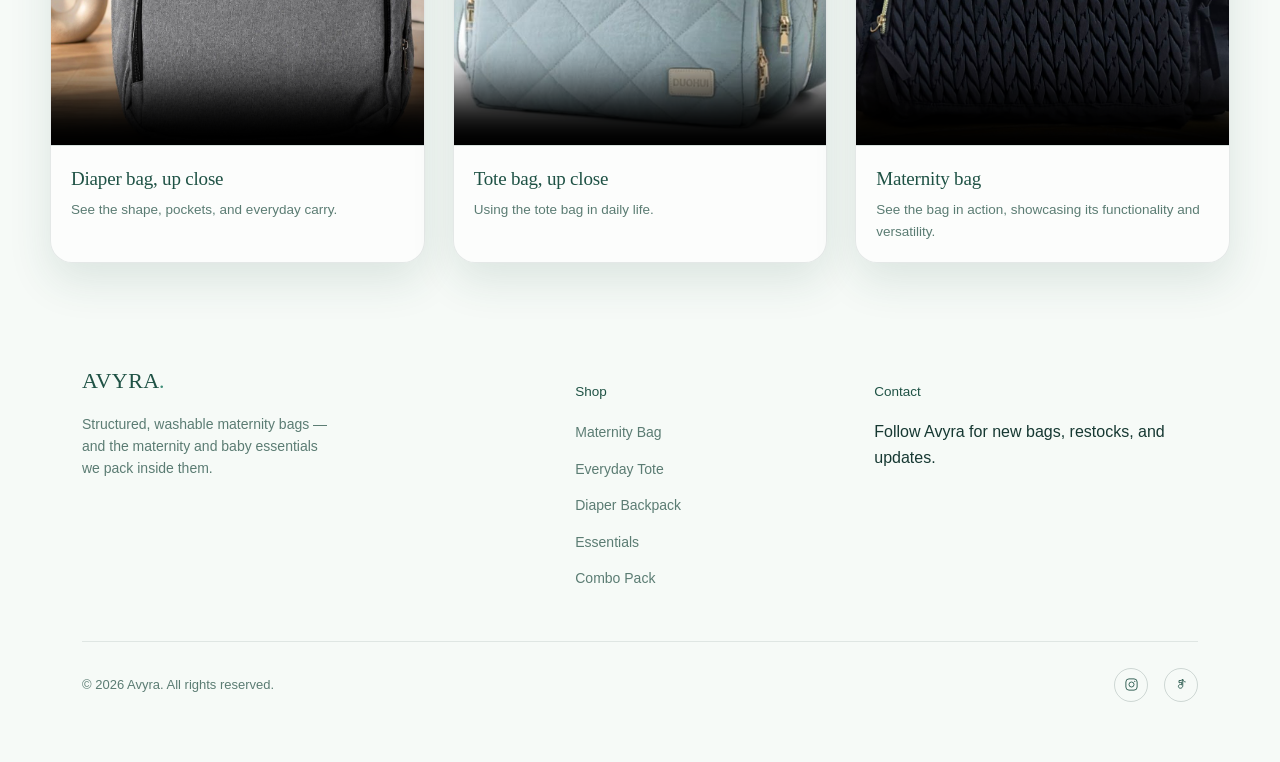
==== commit e0e2bbf2: "title" ====
--- a/index.html
+++ b/index.html
@@ -6,7 +6,7 @@
 <meta http-equiv="Content-Security-Policy" content="default-src 'self'; base-uri 'self'; object-src 'none'; frame-ancestors 'none'; form-action 'self'; img-src 'self'; style-src 'self' https://fonts.googleapis.com 'nonce-avyra-inline'; font-src https://fonts.gstatic.com; script-src 'self' 'nonce-avyra-inline'; connect-src 'none'; upgrade-insecure-requests">
 <meta name="referrer" content="strict-origin-when-cross-origin">
 <meta http-equiv="Permissions-Policy" content="camera=(), microphone=(), geolocation=(), payment=(), usb=()">
-<title>Avyra — Maternity Bags & Baby Essentials</title>
+<title>Avyra: Maternity Bags & Baby Essentials</title>
 <meta name="description" content="Avyra makes structured maternity bags and curates the maternity and baby essentials to go inside them — nursing wear, feeding, care kits, and more. Build your own combo pack, customized by you.">
 <link rel="preconnect" href="https://fonts.googleapis.com">
 <link rel="preconnect" href="https://fonts.gstatic.com" crossorigin>
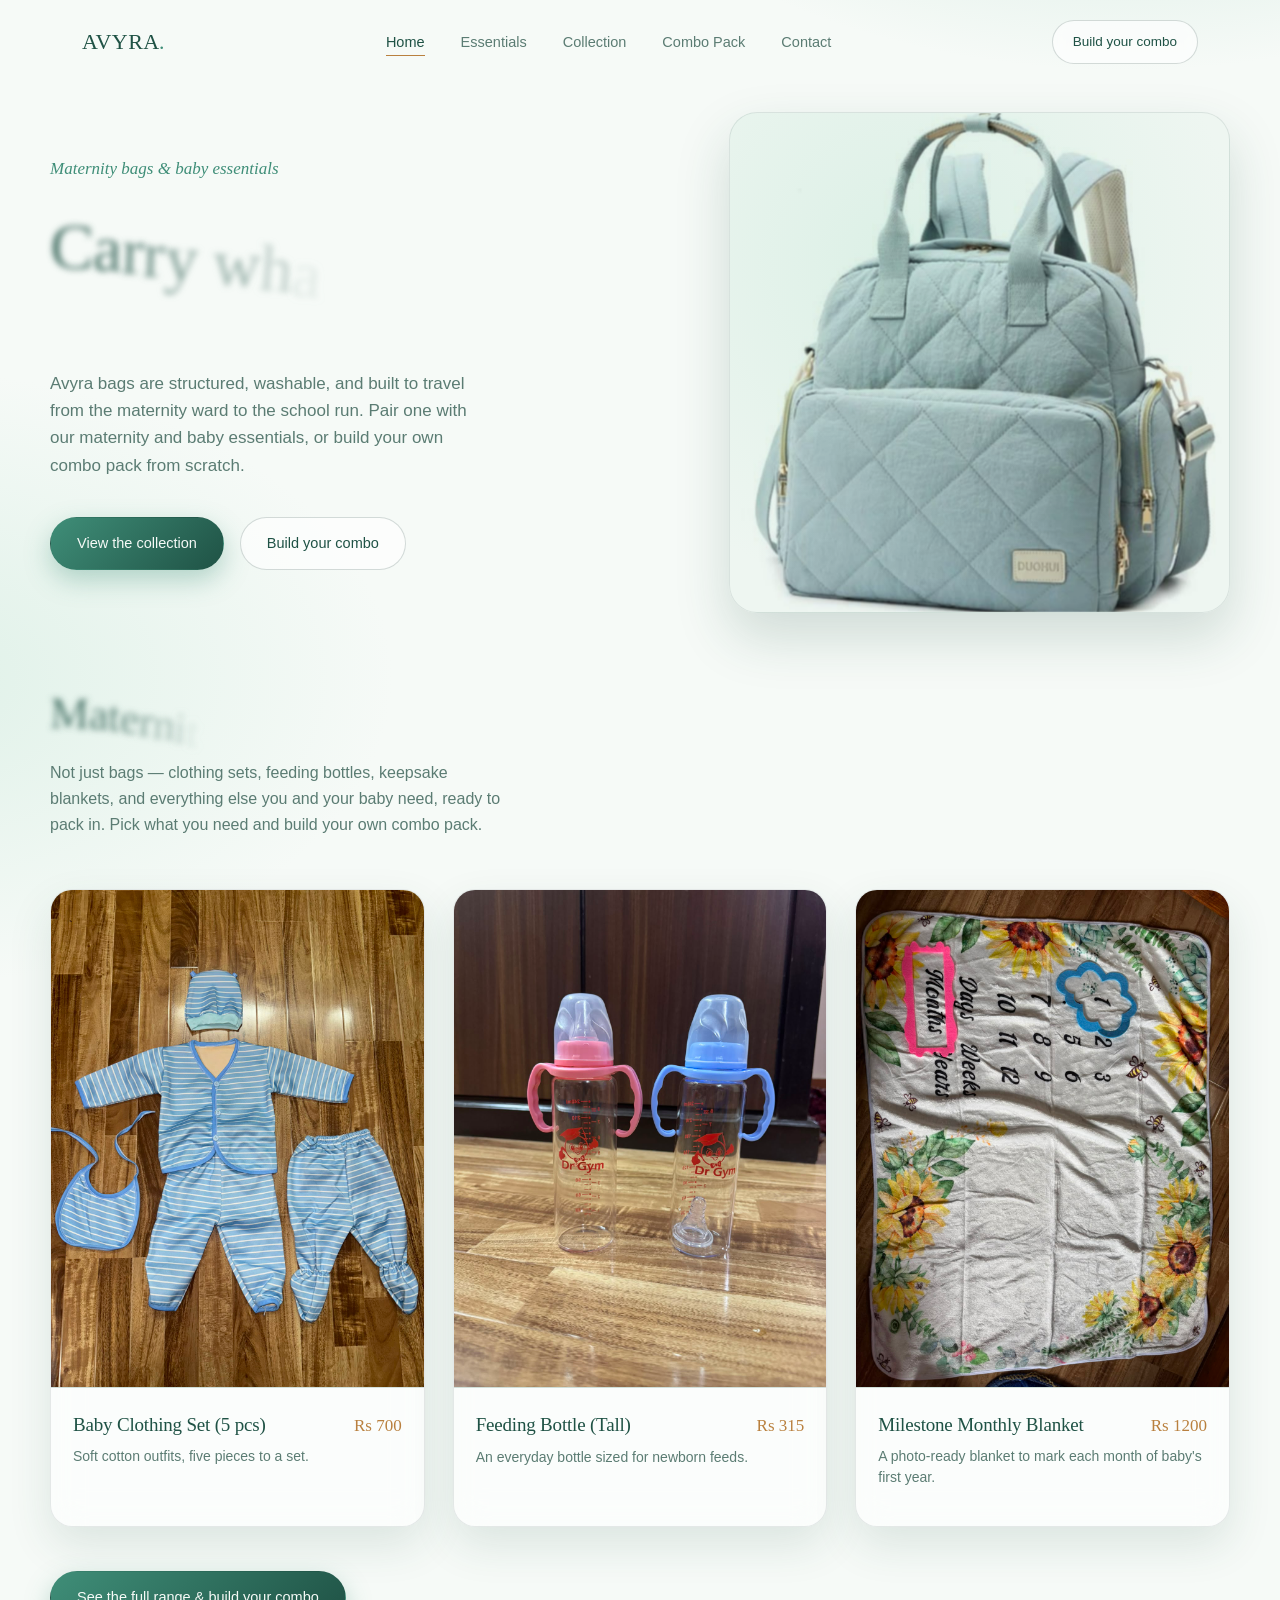
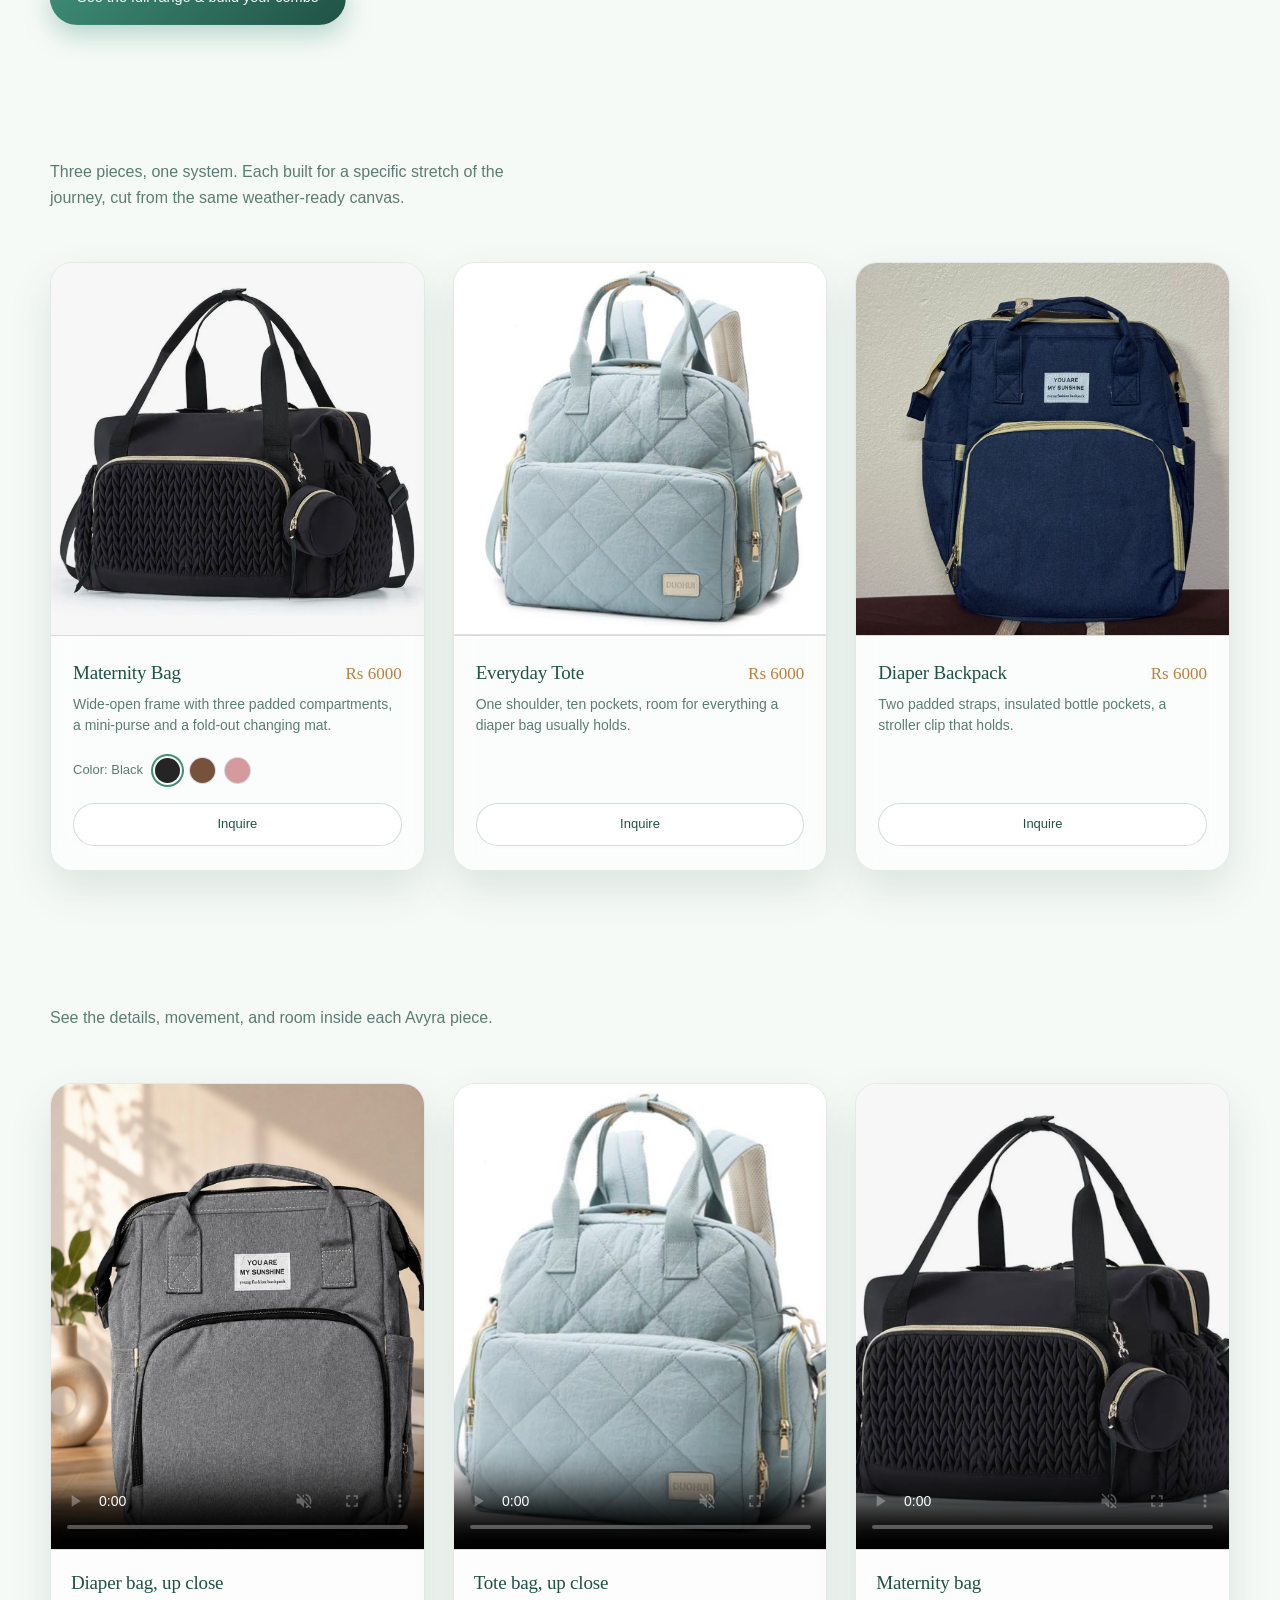
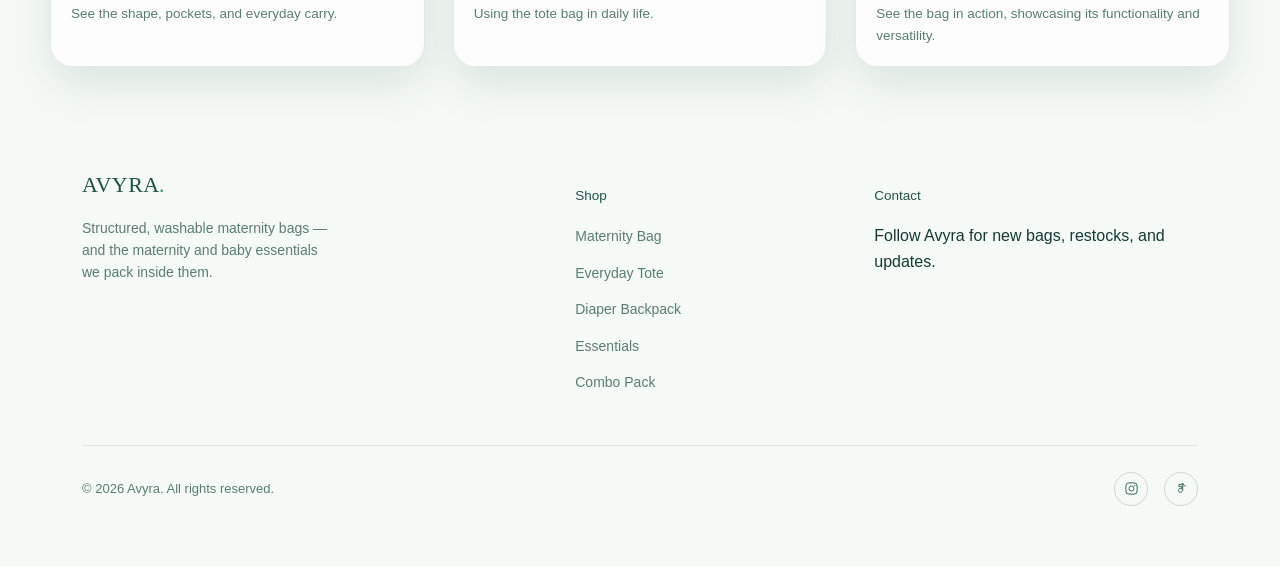
==== commit 8eee7a4b: "seo" ====
--- a/index.html
+++ b/index.html
@@ -6,12 +6,68 @@
 <meta http-equiv="Content-Security-Policy" content="default-src 'self'; base-uri 'self'; object-src 'none'; frame-ancestors 'none'; form-action 'self'; img-src 'self'; style-src 'self' https://fonts.googleapis.com 'nonce-avyra-inline'; font-src https://fonts.gstatic.com; script-src 'self' 'nonce-avyra-inline'; connect-src 'none'; upgrade-insecure-requests">
 <meta name="referrer" content="strict-origin-when-cross-origin">
 <meta http-equiv="Permissions-Policy" content="camera=(), microphone=(), geolocation=(), payment=(), usb=()">
-<title>Avyra: Maternity Bags & Baby Essentials</title>
+<title>Avyra — Maternity Bags & Baby Essentials in Nepal</title>
 <meta name="description" content="Avyra makes structured maternity bags and curates the maternity and baby essentials to go inside them — nursing wear, feeding, care kits, and more. Build your own combo pack, customized by you.">
+<meta name="robots" content="index, follow, max-image-preview:large, max-snippet:-1, max-video-preview:-1">
+<link rel="canonical" href="https://avyra.com.np/">
+<meta name="theme-color" content="#1F5245">
+
+<!-- Open Graph -->
+<meta property="og:type" content="website">
+<meta property="og:site_name" content="Avyra">
+<meta property="og:title" content="Avyra — Maternity Bags & Baby Essentials in Nepal">
+<meta property="og:description" content="Structured, washable maternity bags and curated maternity & baby essentials. Build your own combo pack.">
+<meta property="og:url" content="https://avyra.com.np/">
+<meta property="og:image" content="https://avyra.com.np/images/essential-combo.jpeg">
+<meta property="og:image:alt" content="Avyra maternity bag and baby essentials combo">
+<meta property="og:locale" content="en_US">
+
+<!-- Twitter -->
+<meta name="twitter:card" content="summary_large_image">
+<meta name="twitter:title" content="Avyra — Maternity Bags & Baby Essentials in Nepal">
+<meta name="twitter:description" content="Structured, washable maternity bags and curated maternity & baby essentials. Build your own combo pack.">
+<meta name="twitter:image" content="https://avyra.com.np/images/essential-combo.jpeg">
+
+<link rel="icon" type="image/jpeg" href="images/logo.jpeg">
+<link rel="apple-touch-icon" href="images/logo.jpeg">
 <link rel="preconnect" href="https://fonts.googleapis.com">
 <link rel="preconnect" href="https://fonts.gstatic.com" crossorigin>
 <link href="https://fonts.googleapis.com/css2?family=Fraunces:ital,opsz,wght@0,9..144,300;0,9..144,400;0,9..144,500;0,9..144,600;1,9..144,400;1,9..144,500&family=Inter:wght@400;500;600&display=swap" rel="stylesheet">
 <link rel="stylesheet" href="styles.css">
+<script type="application/ld+json" nonce="avyra-inline">
+{
+  "@context": "https://schema.org",
+  "@graph": [
+    {
+      "@type": "Organization",
+      "@id": "https://avyra.com.np/#org",
+      "name": "Avyra",
+      "url": "https://avyra.com.np/",
+      "logo": "https://avyra.com.np/images/logo.jpeg",
+      "sameAs": [
+        "https://www.instagram.com/avyra_maternitybagnepal/",
+        "https://www.tiktok.com/@avyramaternitybag"
+      ]
+    },
+    {
+      "@type": "WebSite",
+      "@id": "https://avyra.com.np/#website",
+      "url": "https://avyra.com.np/",
+      "name": "Avyra",
+      "publisher": { "@id": "https://avyra.com.np/#org" }
+    },
+    {
+      "@type": "ItemList",
+      "name": "Avyra collection",
+      "itemListElement": [
+        { "@type": "ListItem", "position": 1, "name": "Maternity Bag", "url": "https://avyra.com.np/index.html#collection" },
+        { "@type": "ListItem", "position": 2, "name": "Everyday Tote", "url": "https://avyra.com.np/index.html#collection" },
+        { "@type": "ListItem", "position": 3, "name": "Diaper Backpack", "url": "https://avyra.com.np/index.html#collection" }
+      ]
+    }
+  ]
+}
+</script>
 </head>
 <body>
 
@@ -124,7 +180,7 @@
 
       <div class="product-card">
         <div class="product-image">
-          <img src="images/black-maternity.jpeg" alt="Maternity Bag">
+          <img src="images/black-maternity-bag.jpeg" alt="Maternity Bag">
         </div>
         <div class="product-body">
           <div class="product-top">
@@ -134,9 +190,9 @@
           <p class="product-desc">Wide-open frame with three padded compartments, a mini-purse and a fold-out changing mat.</p>
           <div class="color-options" role="group" aria-label="Maternity Bag colors">
             <span class="color-label">Color: <span id="maternityColorName">Black</span></span>
-            <button class="color-swatch swatch-black" type="button" data-color="Black" data-image="images/black-maternity.jpeg" aria-label="Black" aria-pressed="true" title="Black"></button>
-            <button class="color-swatch swatch-brown" type="button" data-color="Brown" data-image="images/brown-maternity.jpeg" aria-label="Brown" aria-pressed="false" title="Brown"></button>
-            <button class="color-swatch swatch-pink" type="button" data-color="Pink" data-image="images/pink-maternity.jpeg" aria-label="Pink" aria-pressed="false" title="Pink"></button>
+            <button class="color-swatch swatch-black" type="button" data-color="Black" data-image="images/black-maternity-bag.jpeg" aria-label="Black" aria-pressed="true" title="Black"></button>
+            <button class="color-swatch swatch-brown" type="button" data-color="Brown" data-image="images/brown-maternity-bag.jpeg" aria-label="Brown" aria-pressed="false" title="Brown"></button>
+            <button class="color-swatch swatch-pink" type="button" data-color="Pink" data-image="images/pink-maternity-bag.jpeg" aria-label="Pink" aria-pressed="false" title="Pink"></button>
           </div>
           <a href="https://www.instagram.com/avyra_maternitybagnepal/" target="_blank" rel="noopener noreferrer" class="btn btn-ghost btn-small">Inquire</a>
         </div>
@@ -198,7 +254,7 @@
           </div>
         </article>
         <article class="video-card">
-          <video controls autoplay muted loop playsinline preload="auto" poster="images/black-maternity.jpeg">
+          <video controls autoplay muted loop playsinline preload="auto" poster="images/black-maternity-bag.jpeg">
             <source src="videos/maternity-bag.mp4" type="video/mp4">
             Your browser does not support video playback.
           </video>
@@ -247,14 +303,16 @@
 
 <script src="app.js"></script>
 <script nonce="avyra-inline">
-  const maternityImage = document.querySelector('.product-card:first-child .product-image img');
+  const collectionSection = document.getElementById('collection');
+  const maternityImage = collectionSection.querySelector('.product-card .product-image img');
   const maternityColorName = document.getElementById('maternityColorName');
-  document.querySelectorAll('.color-swatch').forEach(swatch => {
+  const swatches = collectionSection.querySelectorAll('.color-swatch');
+  swatches.forEach(swatch => {
     swatch.addEventListener('click', () => {
       maternityImage.src = swatch.dataset.image;
       maternityImage.alt = `${swatch.dataset.color} Maternity Bag`;
       maternityColorName.textContent = swatch.dataset.color;
-      document.querySelectorAll('.color-swatch').forEach(option => option.setAttribute('aria-pressed', String(option === swatch)));
+      swatches.forEach(option => option.setAttribute('aria-pressed', String(option === swatch)));
     });
   });
 </script>
--- a/styles.css
+++ b/styles.css
@@ -188,6 +188,8 @@
 .section-head p{ margin-top:16px; color:var(--muted); font-size:16px; max-width:52ch; }
 .section-pad{ padding:100px 0; }
 .collection-section{ padding-top:56px; }
+#collection{ padding-top:0; }
+#essentials{ padding-bottom:48px; }
 
 /* ---------- simple page intro (used on combo.html) ---------- */
 .page-intro{ padding:150px 0 10px; }
@@ -198,7 +200,7 @@
 .page-intro .hero-actions{ margin-top:30px; }
 
 /* ---------- video gallery ---------- */
-.video-gallery{ margin-top:92px; }
+.video-gallery{ margin-top:48px; }
 .video-grid{ display:grid; grid-template-columns:repeat(3, 1fr); gap:28px; }
 .video-card{
   overflow:hidden; border:1px solid var(--line); border-radius:22px;
@@ -562,7 +564,7 @@
 @media (max-width:480px){
   .hero{ padding-top:92px; padding-bottom:40px; }
   .collection-section{ padding-top:40px; }
-  .video-gallery{ margin-top:72px; }
+  .video-gallery{ margin-top:48px; }
   .hero-actions{ width:100%; }
   .hero-actions .btn{ flex:1 1 100%; justify-content:center; }
   .section-pad{ padding:72px 0; }
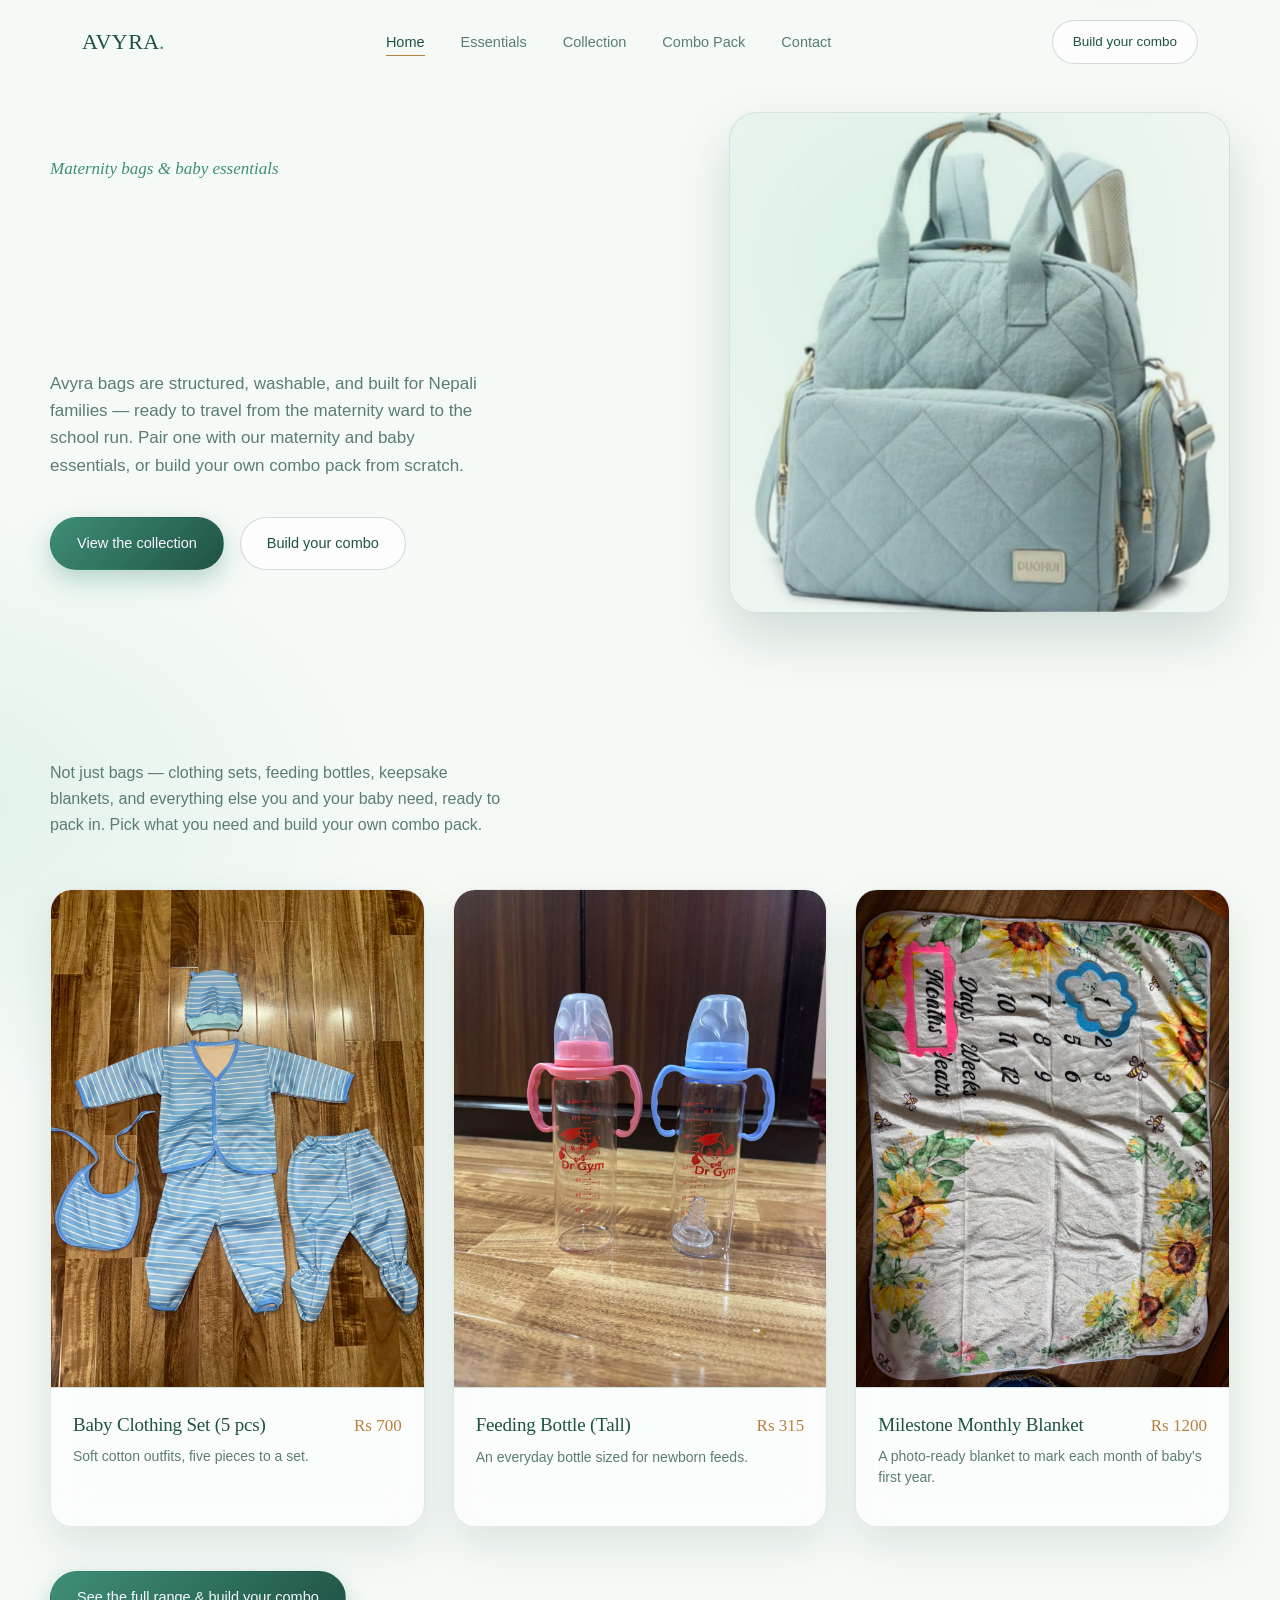
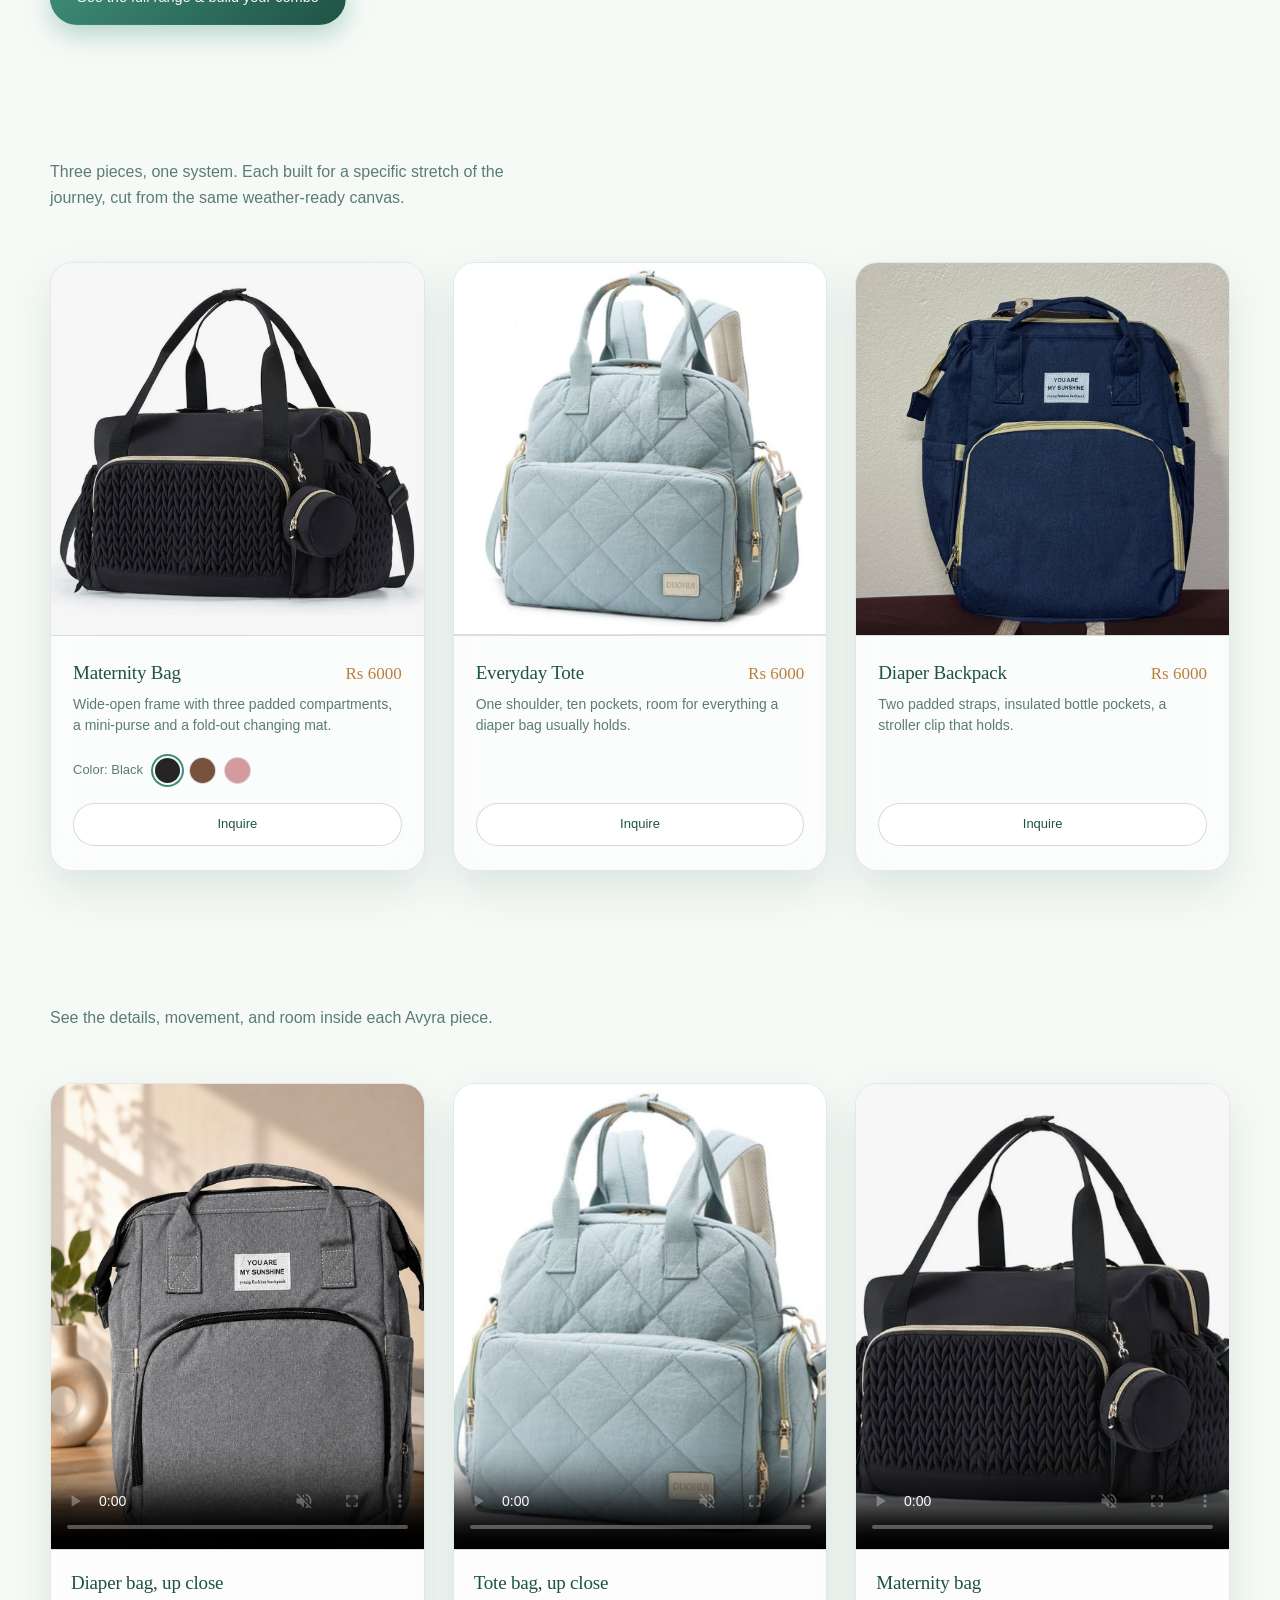
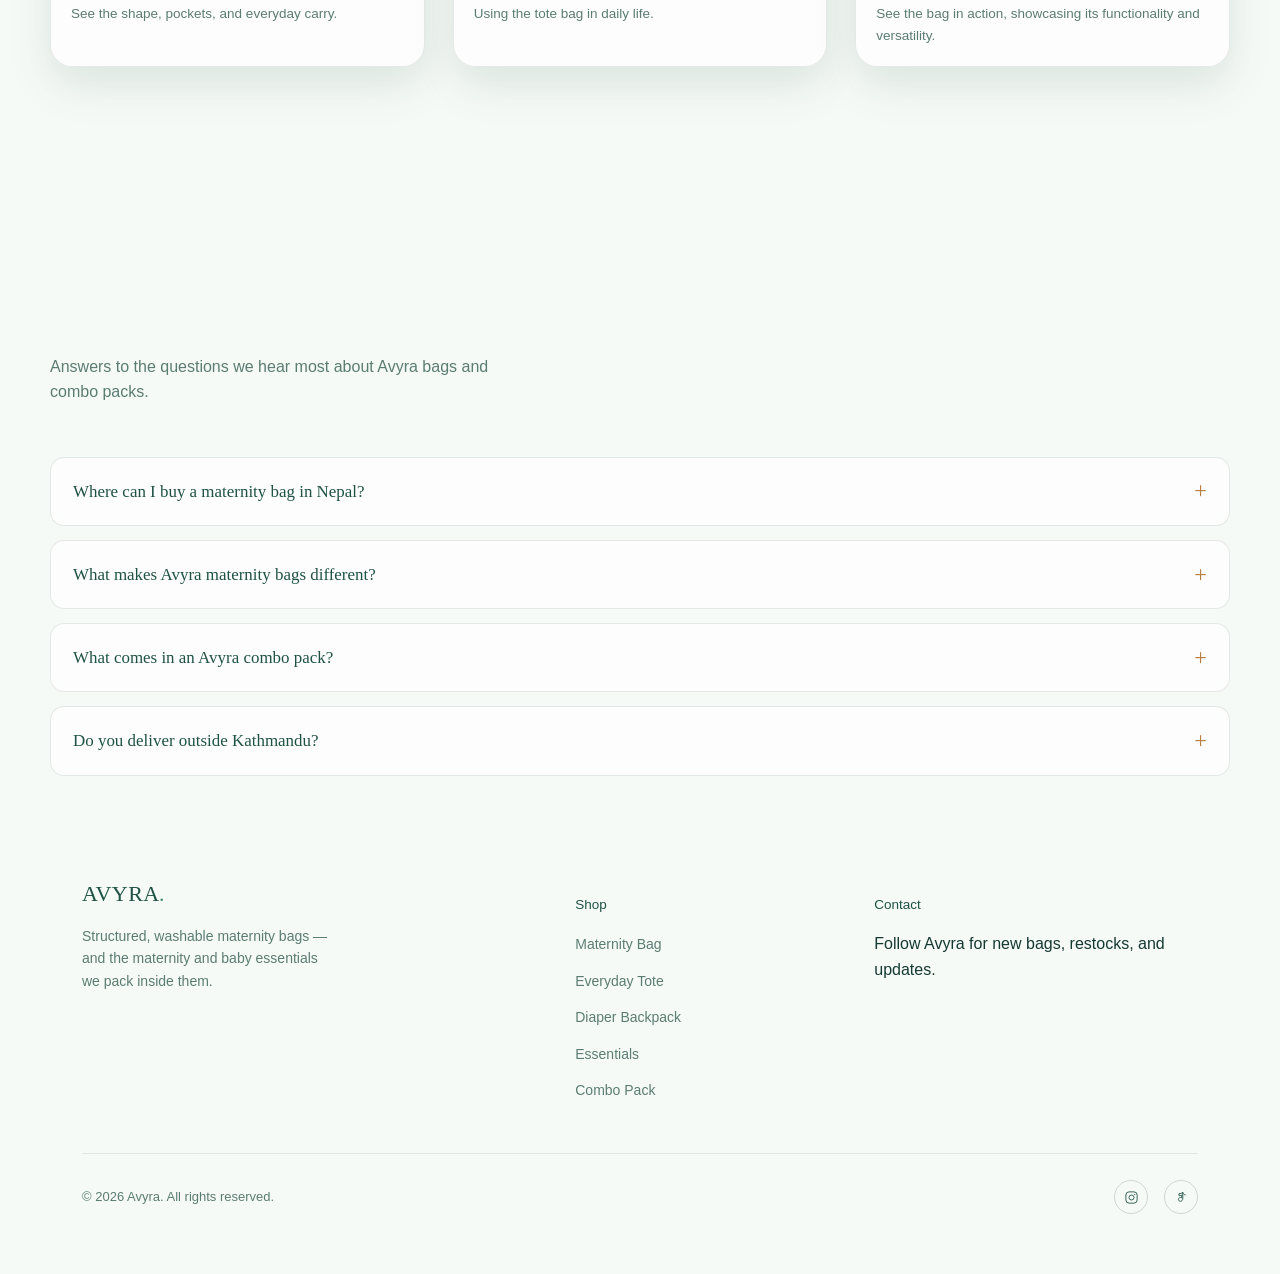
==== commit 96e82af1: "ok se" ====
--- a/index.html
+++ b/index.html
@@ -6,8 +6,9 @@
 <meta http-equiv="Content-Security-Policy" content="default-src 'self'; base-uri 'self'; object-src 'none'; frame-ancestors 'none'; form-action 'self'; img-src 'self'; style-src 'self' https://fonts.googleapis.com 'nonce-avyra-inline'; font-src https://fonts.gstatic.com; script-src 'self' 'nonce-avyra-inline'; connect-src 'none'; upgrade-insecure-requests">
 <meta name="referrer" content="strict-origin-when-cross-origin">
 <meta http-equiv="Permissions-Policy" content="camera=(), microphone=(), geolocation=(), payment=(), usb=()">
-<title>Avyra — Maternity Bags & Baby Essentials in Nepal</title>
-<meta name="description" content="Avyra makes structured maternity bags and curates the maternity and baby essentials to go inside them — nursing wear, feeding, care kits, and more. Build your own combo pack, customized by you.">
+<title>Avyra — Maternity Bags in Nepal | Baby Essentials & Combo Packs</title>
+<meta name="description" content="Shop Avyra maternity bags in Nepal — structured, washable bags plus nursing wear, feeding bottles, care kits and baby essentials. Build your own maternity combo pack online.">
+<meta name="keywords" content="maternity bag nepal, maternity bags in nepal, baby bag, diaper bag, baby essentials nepal, avyra">
 <meta name="robots" content="index, follow, max-image-preview:large, max-snippet:-1, max-video-preview:-1">
 <link rel="canonical" href="https://avyra.com.np/">
 <meta name="theme-color" content="#1F5245">
@@ -15,8 +16,8 @@
 <!-- Open Graph -->
 <meta property="og:type" content="website">
 <meta property="og:site_name" content="Avyra">
-<meta property="og:title" content="Avyra — Maternity Bags & Baby Essentials in Nepal">
-<meta property="og:description" content="Structured, washable maternity bags and curated maternity & baby essentials. Build your own combo pack.">
+<meta property="og:title" content="Avyra — Maternity Bags in Nepal | Baby Essentials & Combo Packs">
+<meta property="og:description" content="Shop Avyra maternity bags in Nepal — structured, washable bags and curated maternity & baby essentials. Build your own combo pack.">
 <meta property="og:url" content="https://avyra.com.np/">
 <meta property="og:image" content="https://avyra.com.np/images/essential-combo.jpeg">
 <meta property="og:image:alt" content="Avyra maternity bag and baby essentials combo">
@@ -24,8 +25,8 @@
 
 <!-- Twitter -->
 <meta name="twitter:card" content="summary_large_image">
-<meta name="twitter:title" content="Avyra — Maternity Bags & Baby Essentials in Nepal">
-<meta name="twitter:description" content="Structured, washable maternity bags and curated maternity & baby essentials. Build your own combo pack.">
+<meta name="twitter:title" content="Avyra — Maternity Bags in Nepal | Baby Essentials & Combo Packs">
+<meta name="twitter:description" content="Shop Avyra maternity bags in Nepal — structured, washable bags and curated maternity & baby essentials. Build your own combo pack.">
 <meta name="twitter:image" content="https://avyra.com.np/images/essential-combo.jpeg">
 
 <link rel="icon" type="image/jpeg" href="images/logo.jpeg">
@@ -58,11 +59,73 @@
     },
     {
       "@type": "ItemList",
-      "name": "Avyra collection",
+      "name": "Avyra maternity bags and baby essentials",
       "itemListElement": [
         { "@type": "ListItem", "position": 1, "name": "Maternity Bag", "url": "https://avyra.com.np/index.html#collection" },
         { "@type": "ListItem", "position": 2, "name": "Everyday Tote", "url": "https://avyra.com.np/index.html#collection" },
         { "@type": "ListItem", "position": 3, "name": "Diaper Backpack", "url": "https://avyra.com.np/index.html#collection" }
+      ]
+    },
+    {
+      "@type": "Product",
+      "name": "Avyra Maternity Bag",
+      "image": "https://avyra.com.np/images/black-maternity-bag.jpeg",
+      "description": "Structured, washable maternity bag with three padded compartments, a mini-purse and a fold-out changing mat.",
+      "brand": { "@type": "Brand", "name": "Avyra" },
+      "offers": {
+        "@type": "Offer",
+        "url": "https://avyra.com.np/index.html#collection",
+        "priceCurrency": "NPR",
+        "price": "6000",
+        "availability": "https://schema.org/InStock"
+      }
+    },
+    {
+      "@type": "Product",
+      "name": "Avyra Everyday Tote",
+      "image": "https://avyra.com.np/images/tote.jpeg",
+      "description": "Washable everyday tote with ten pockets and room for everything a diaper bag usually holds.",
+      "brand": { "@type": "Brand", "name": "Avyra" },
+      "offers": {
+        "@type": "Offer",
+        "url": "https://avyra.com.np/index.html#collection",
+        "priceCurrency": "NPR",
+        "price": "6000",
+        "availability": "https://schema.org/InStock"
+      }
+    },
+    {
+      "@type": "Product",
+      "name": "Avyra Diaper Backpack",
+      "image": "https://avyra.com.np/images/blue-diaper.jpeg",
+      "description": "Diaper backpack with padded straps, insulated bottle pockets and a stroller clip.",
+      "brand": { "@type": "Brand", "name": "Avyra" },
+      "offers": {
+        "@type": "Offer",
+        "url": "https://avyra.com.np/index.html#collection",
+        "priceCurrency": "NPR",
+        "price": "6000",
+        "availability": "https://schema.org/InStock"
+      }
+    },
+    {
+      "@type": "FAQPage",
+      "mainEntity": [
+        {
+          "@type": "Question",
+          "name": "Where can I buy a maternity bag in Nepal?",
+          "acceptedAnswer": { "@type": "Answer", "text": "Avyra sells structured, washable maternity bags across Nepal. Browse the collection or the Combo Pack page, then message us on Instagram to place your order." }
+        },
+        {
+          "@type": "Question",
+          "name": "What comes in an Avyra maternity bag combo pack?",
+          "acceptedAnswer": { "@type": "Answer", "text": "Start with a maternity bag, then add nursing wear, feeding bottles, diapering and care kits, and baby clothing. Prices update live as you build your combo." }
+        },
+        {
+          "@type": "Question",
+          "name": "Are Avyra bags washable and durable?",
+          "acceptedAnswer": { "@type": "Answer", "text": "Yes. Every Avyra bag is structured to hold its shape, washable for real life, and built to travel from the maternity ward to the school run." }
+        }
       ]
     }
   ]
@@ -103,7 +166,7 @@
     <div>
       <p class="eyebrow-line">Maternity bags &amp; baby essentials</p>
       <h1 class="split-text">Carry what motherhood asks of you.</h1>
-      <p class="hero-sub">Avyra bags are structured, washable, and built to travel from the maternity ward to the school run. Pair one with our maternity and baby essentials, or build your own combo pack from scratch.</p>
+      <p class="hero-sub">Avyra bags are structured, washable, and built for Nepali families — ready to travel from the maternity ward to the school run. Pair one with our maternity and baby essentials, or build your own combo pack from scratch.</p>
       <div class="hero-actions">
         <a href="#collection" class="btn btn-primary">View the collection</a>
         <a href="combo.html" class="btn btn-ghost">Build your combo</a>
@@ -268,6 +331,32 @@
   </section>
 
 </main>
+
+  <section class="section-pad wrap faq-section" id="faq" aria-label="Frequently asked questions">
+    <div class="section-head">
+      <h2 class="split-text">Maternity bags in Nepal — FAQs</h2>
+      <p>Answers to the questions we hear most about Avyra bags and combo packs.</p>
+    </div>
+    <div class="faq-list">
+      <details class="faq-item">
+        <summary>Where can I buy a maternity bag in Nepal?</summary>
+        <p>Avyra sells structured, washable maternity bags across Nepal. Browse the collection or the Combo Pack page, then message us on Instagram to place your order.</p>
+      </details>
+      <details class="faq-item">
+        <summary>What makes Avyra maternity bags different?</summary>
+        <p>Every Avyra bag is structured to hold its shape, washable for real life, and built to travel from the maternity ward to the school run.</p>
+      </details>
+      <details class="faq-item">
+        <summary>What comes in an Avyra combo pack?</summary>
+        <p>Pick a ready-made combo or build your own — start with a maternity bag and add nursing wear, feeding bottles, diapering and care kits, and baby clothing. Prices update live as you build.</p>
+      </details>
+      <details class="faq-item">
+        <summary>Do you deliver outside Kathmandu?</summary>
+        <p>We serve customers across Nepal. Message us on Instagram or TikTok for delivery options to your area.</p>
+      </details>
+    </div>
+  </section>
+
 <footer id="contact">
   <div class="wrap">
     <div class="foot-grid">
--- a/styles.css
+++ b/styles.css
@@ -561,6 +561,25 @@
 }
 .copy-toast.is-visible{ opacity:1; transform:translate(-50%, 0); }
 
+/* ---------- FAQ ---------- */
+.faq-list{ display:flex; flex-direction:column; gap:14px; margin-top:28px; }
+.faq-item{
+  background:var(--card); border:1px solid var(--line);
+  border-radius:14px; padding:0 22px; backdrop-filter:blur(6px);
+}
+.faq-item summary{
+  cursor:pointer; list-style:none; padding:20px 0;
+  font-family:var(--serif); font-size:1.06rem; color:var(--verdigris-dark);
+  display:flex; justify-content:space-between; align-items:center; gap:16px;
+}
+.faq-item summary::-webkit-details-marker{ display:none; }
+.faq-item summary::after{
+  content:"+"; font-size:1.4rem; color:var(--brass); line-height:1;
+  transition:transform 0.25s ease;
+}
+.faq-item[open] summary::after{ transform:rotate(45deg); }
+.faq-item p{ padding:0 0 20px; color:var(--muted); }
+
 @media (max-width:480px){
   .hero{ padding-top:92px; padding-bottom:40px; }
   .collection-section{ padding-top:40px; }
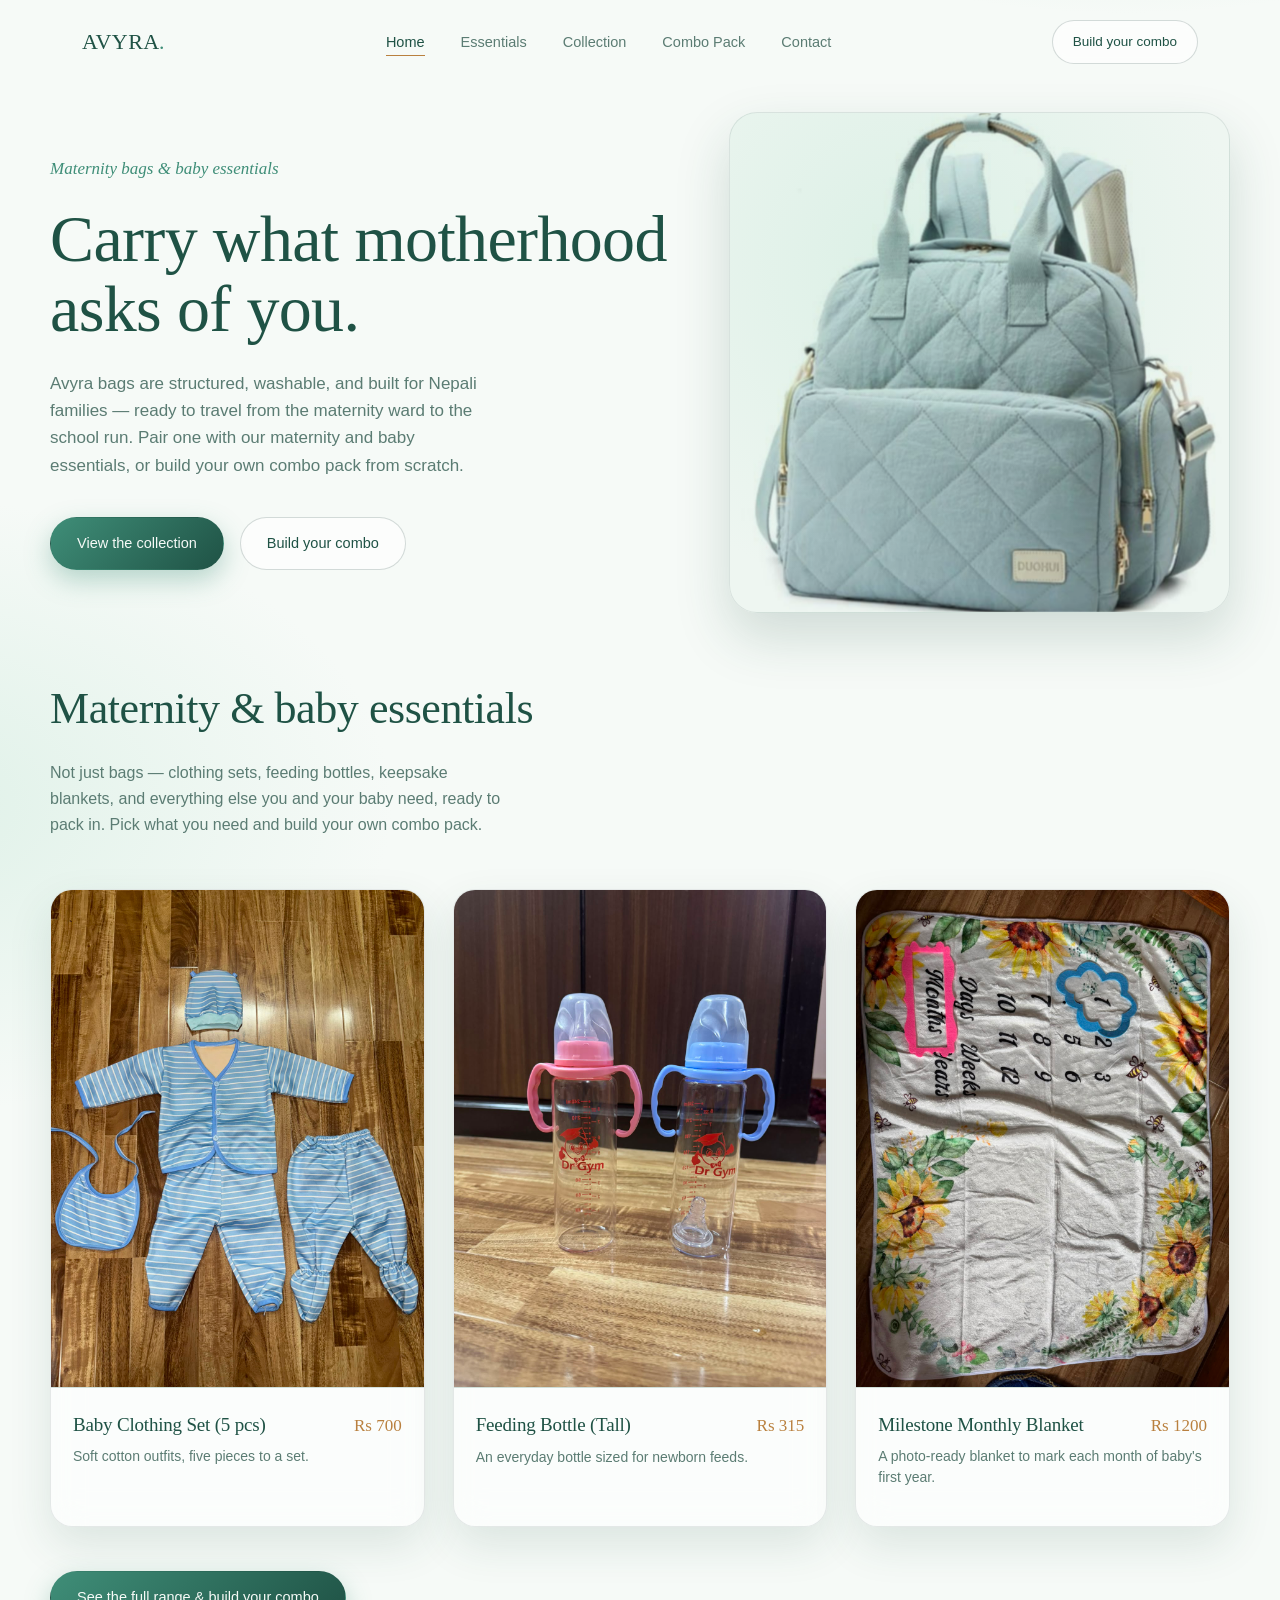
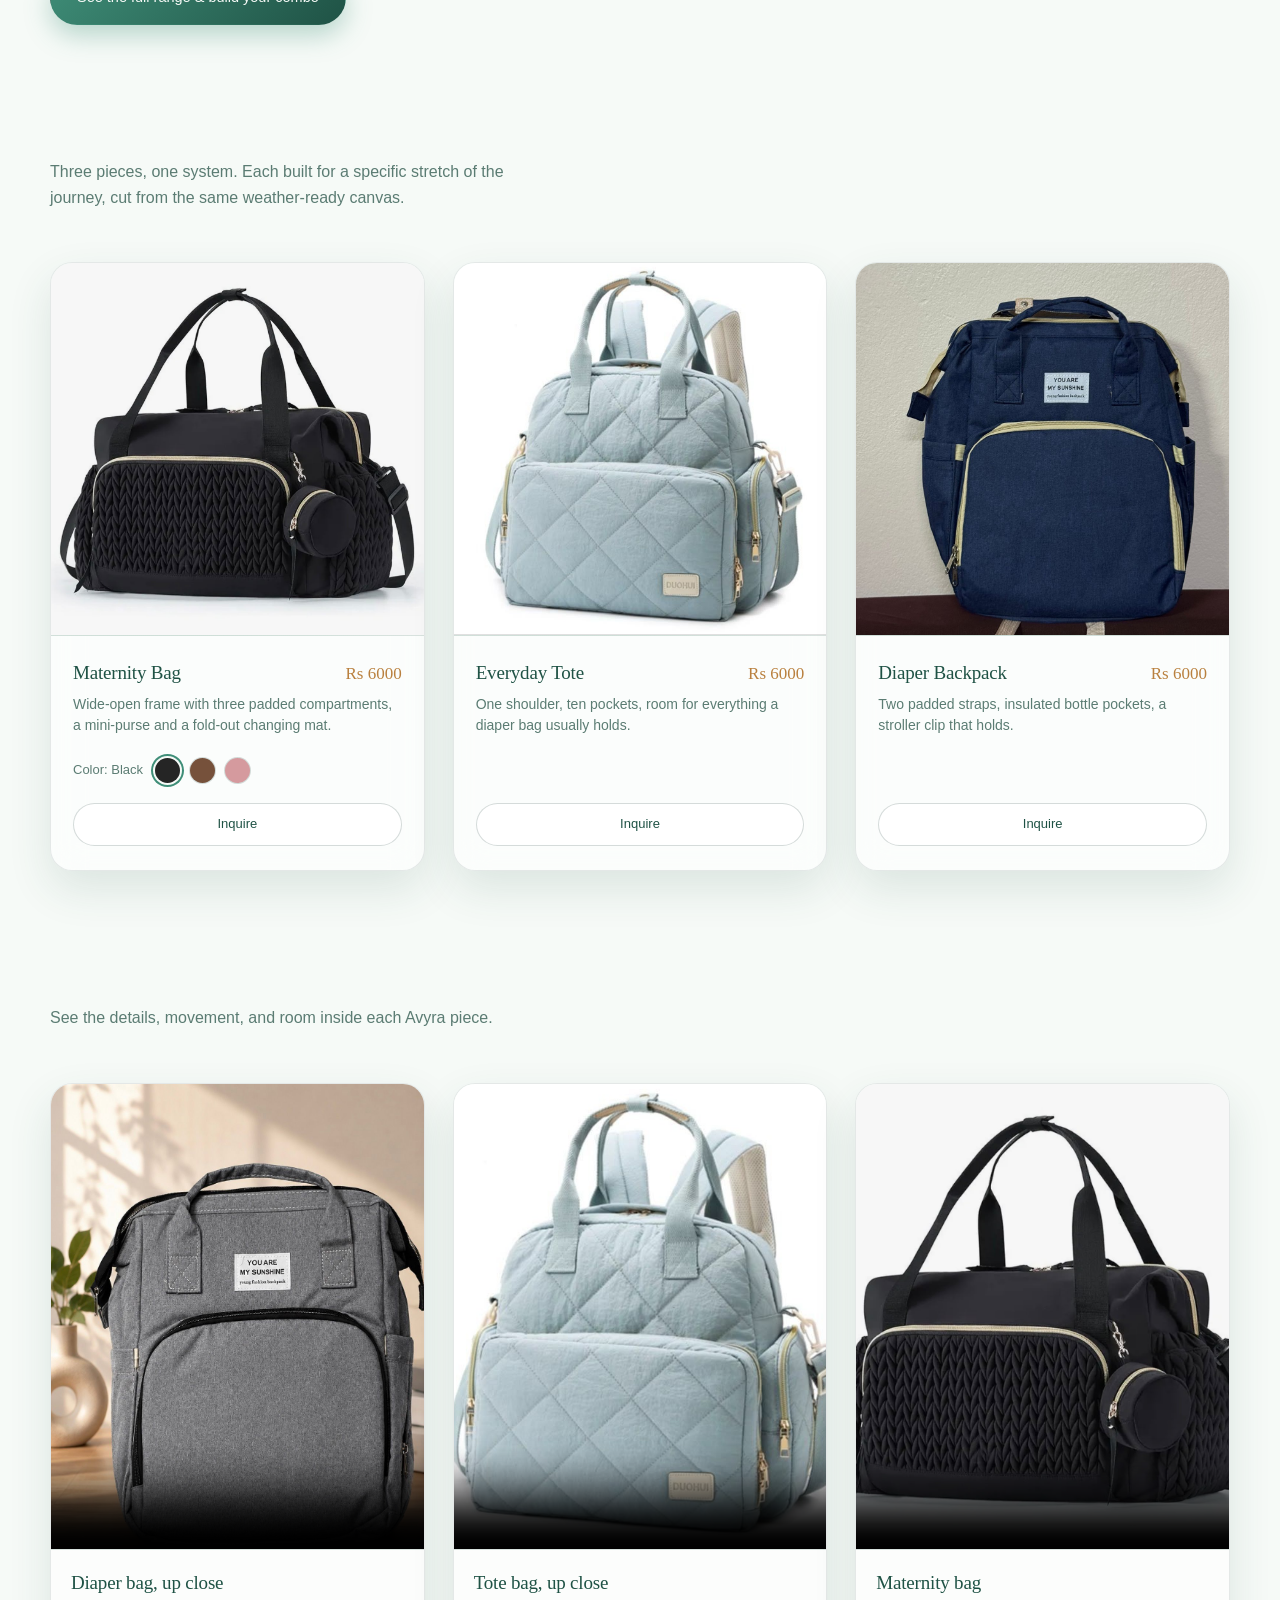
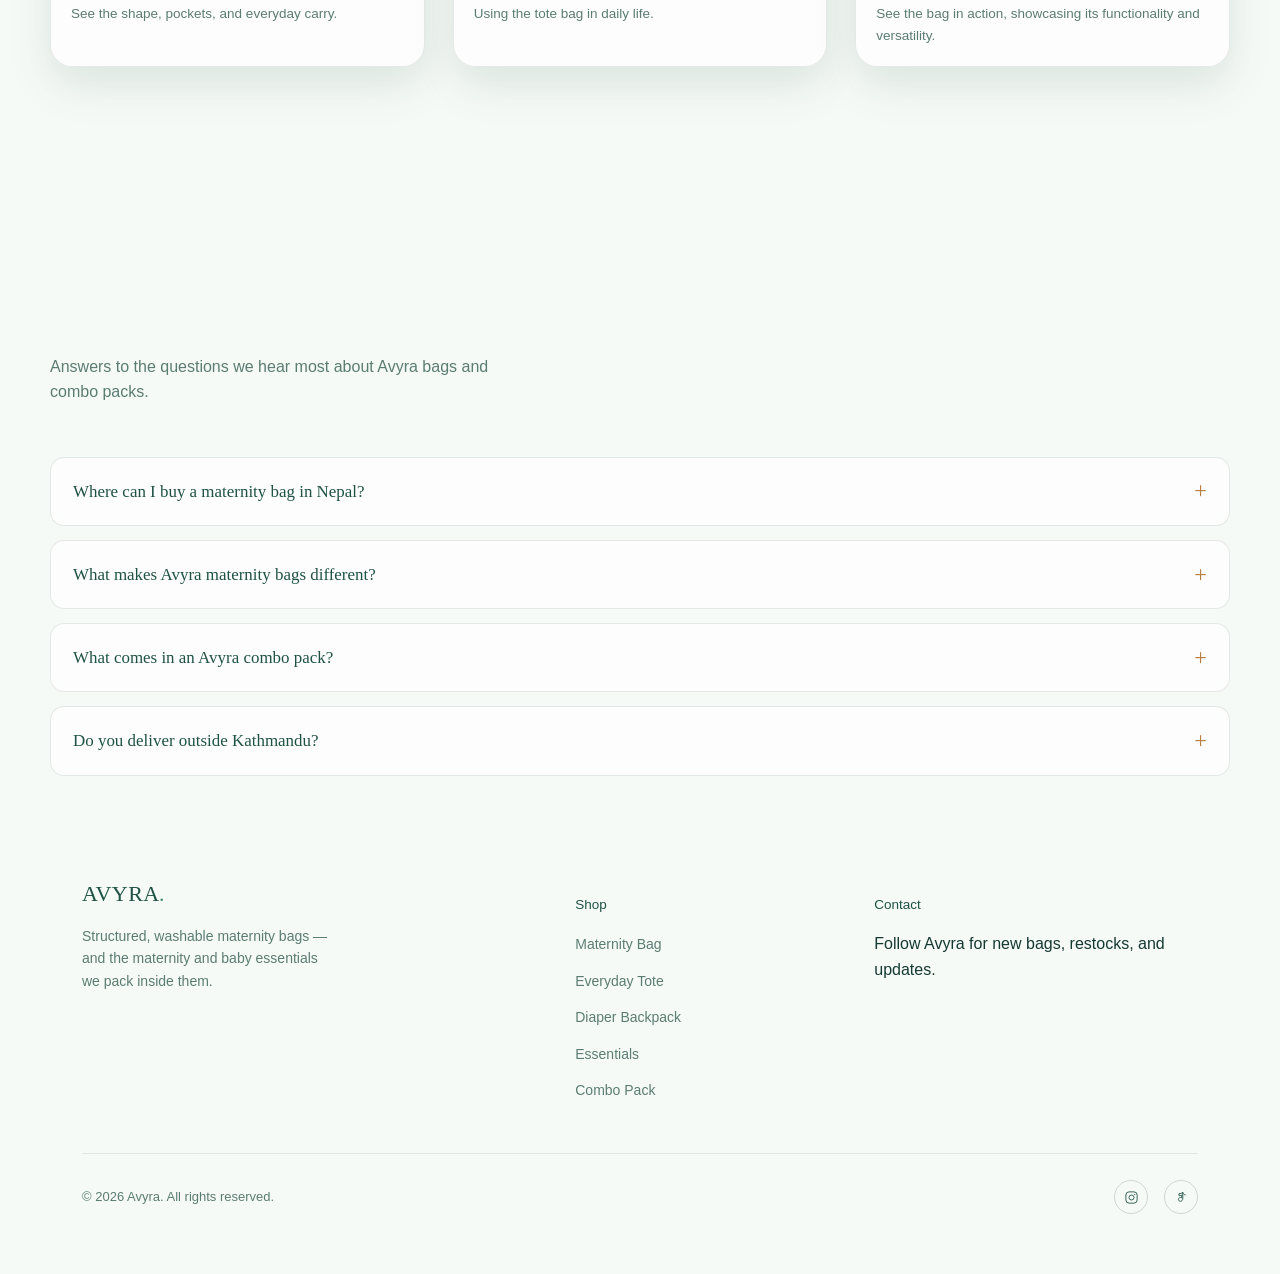
==== commit 54ea589d: "ok" ====
--- a/index.html
+++ b/index.html
@@ -6,7 +6,7 @@
 <meta http-equiv="Content-Security-Policy" content="default-src 'self'; base-uri 'self'; object-src 'none'; frame-ancestors 'none'; form-action 'self'; img-src 'self'; style-src 'self' https://fonts.googleapis.com 'nonce-avyra-inline'; font-src https://fonts.gstatic.com; script-src 'self' 'nonce-avyra-inline'; connect-src 'none'; upgrade-insecure-requests">
 <meta name="referrer" content="strict-origin-when-cross-origin">
 <meta http-equiv="Permissions-Policy" content="camera=(), microphone=(), geolocation=(), payment=(), usb=()">
-<title>Avyra — Maternity Bags in Nepal | Baby Essentials & Combo Packs</title>
+<title>Avyra: Maternity Bags in Nepal | Baby Essentials & Combo Packs</title>
 <meta name="description" content="Shop Avyra maternity bags in Nepal — structured, washable bags plus nursing wear, feeding bottles, care kits and baby essentials. Build your own maternity combo pack online.">
 <meta name="keywords" content="maternity bag nepal, maternity bags in nepal, baby bag, diaper bag, baby essentials nepal, avyra">
 <meta name="robots" content="index, follow, max-image-preview:large, max-snippet:-1, max-video-preview:-1">
